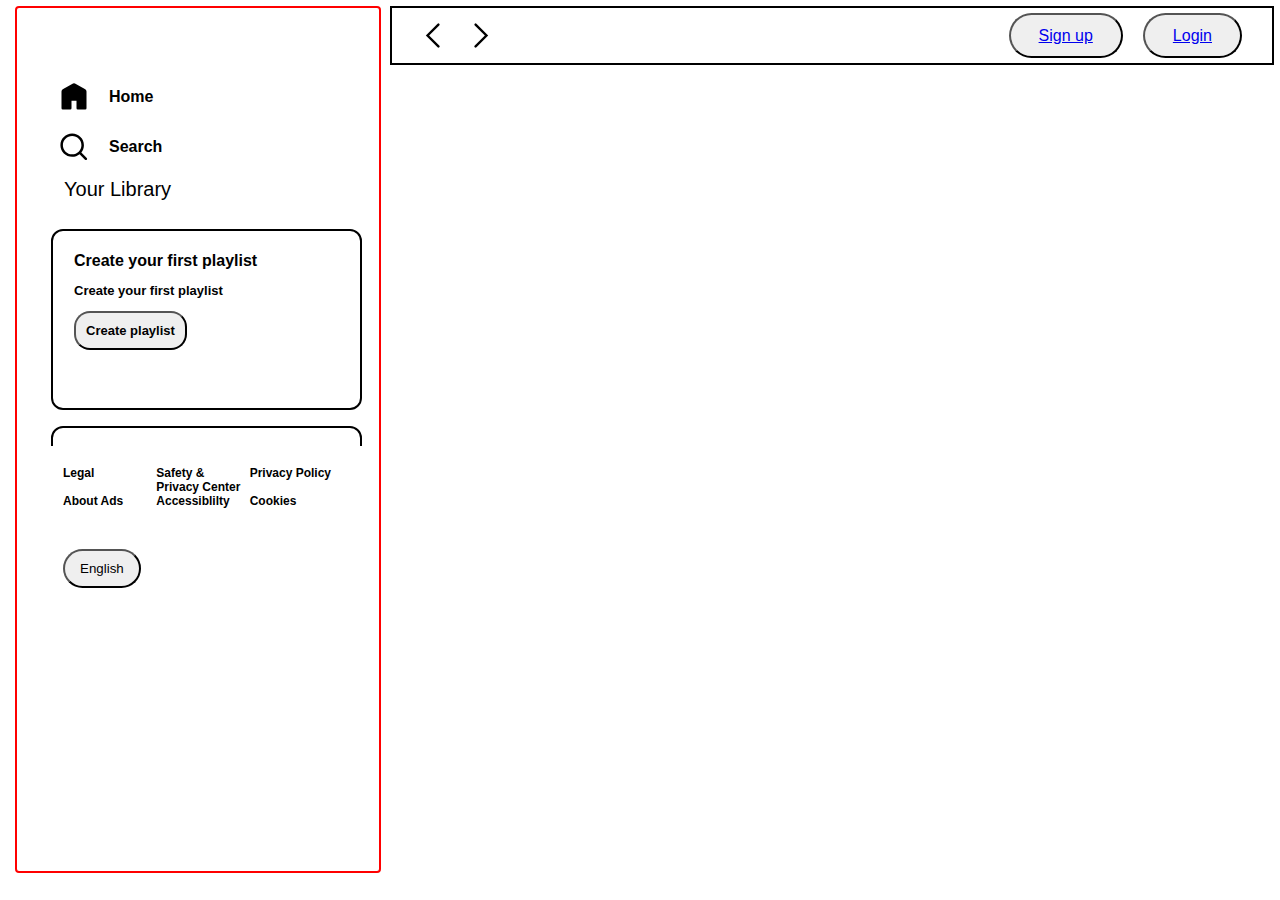
==== index.html @ d34e678c "Spotify-Skeleton-clone" ====
<!DOCTYPE html>
<html lang="en">

<head>
    <meta charset="UTF-8">
    <meta name="viewport" content="width=device-width, initial-scale=1.0">
    <title>Document</title>
    <link rel="stylesheet" href="style.css">
</head>

<body>

    <div class="siding">
        <nav>
            <ul>
                <li class="logo"><img src="image/" alt=""></li>
                <li class="home"><img src="image/home.svg" alt=""> Home</li>
                <li><img src="image/search.svg" alt=""> Search</li>
            </ul>
            <div class="cont">
                <span class="main">Your Library</span>
                <div class="container">
                    <div class="card">
                        <span>Create your first playlist</span>
                        <p>Create your first playlist</p>
                        <button>Create playlist</button>

                    </div>
                    <div class="card">
                        <span>Create your first playlist</span>
                        <p>Create your first playlist</p>
                        <button>Create playlist</button>

                    </div>



                </div>


                <div class="grids_main">
                    <a>Legal</a>
                    <a>Safety & Privacy Center</a>
                    <a>Privacy Policy</a>
                    <a>About Ads</a>
                    <a>Accessiblilty</a>
                    <a>Cookies</a>
                </div>
            </div>

            <div class="main_language">
                <button class="language">English</button>

            </div>

        </nav>

        <div class="bar">
            <div class="arrows"><img src="image/arrow1.svg" alt="">
            <img src="image/arrow2.svg" alt=""> </div>
            <div class="buttons">
                <button> <a href="signup.html">Sign up</a></button>
                <button><a href="login.html"> Login</a></button>
            </div>
        </div>

    </div>
    <div class="right"></div>
</body>

</html>
---- style.css ----
/* siding */
.siding{
    display: flex;
}
/* Navigation bar */

nav {
    height: 95vh;
    width: 25vw;
    outline: 2px solid #ff0000;
    border-radius: 2px;
    font-family: Verdana, Geneva, Tahoma, sans-serif;
    list-style: none;
    padding: 8px 16px 0px 26px;
    margin-left: 9px;
    display: flex;
    flex-direction: column;

}


ul {
    list-style: none;
    display: flex;
    flex-direction: column;
    gap: 20px;
    padding-left: 16px;
}

ul li {
    display: flex;
    align-items: center;
    font-size: 16px;
    font-weight: 600;
    display: flex;
    gap: 20px;
}

ul li img {
    height: 30px;
}

.container {
    height: 25vh;
    width: 24vw;
    overflow: scroll;
    overflow-x: hidden;
    padding: 10px 10px 10px 10px;
}

.main {
    font-size: 20px;
    padding: 21px;

}



.card {
    height: 15vh;
    max-width: 28vw;
    font-size: 16px;
    font-weight: 700;
    outline: 2px solid black;
    padding: 21px;
    border-radius: 10px;
    margin-top: 20px;

}

.card p {
    font-size: 13px;
}

.card button {
    padding: 10px;
    border-radius: 16px;
    font-size: 13px;
    font-weight: 800;
}



.grids_main {
    display: grid;
    list-style: none;
    grid-template-columns: 1fr 1fr 1fr;
    font-size: 12px;
    font-weight: 600;
    padding: 20px;
}

.grids_place a {
    padding: 0px;

}


.main_language {
    padding-top: 21px;
    padding-left: 20px;
}

.language {
    border-radius: 20px;
    padding: 10px 15px 10px 15px;
}

/* Bar */

.bar{
    display: flex;
    list-style: none;
    outline: 2px solid black;
    margin-left: 13px;
    height: 45px;
    padding: 5px 30px 5px 30px;
    width: 82vw;
    justify-content: space-between;
}

.bar .arrows{
    display: flex;
    gap: 20px;
    align-items:center;
}

.bar img{
    
    height: 25px;
}

.buttons{
display: flex;
gap: 20px;
}

.buttons button{
    padding: 6px 28px 5px 28px;
    border-radius: 26px;
    font-size: 16px;
}


/* Signup  Page*/
.signupdiv{
display: flex;
flex-direction: column;
align-items: center;
justify-content: center;
margin-top: 60px;
font-size: 22px;
}

.signupdiv img{
    height: 40px;
    
}
.wrp{
    width: 22vw;
    text-align: center;
}

.signupform{
    display: flex;
    justify-content: center;
    align-items: center;
    flex-direction: column;
}
.signupform form{
    display: flex;
    flex-direction: column;
    gap: 11px;

}

.signupform label{
    font-weight: 700;
    font-size: 16px;
}
.signupform input{
    padding: 12px 16px;
    border-radius: 4px;
    width: 250px;
}

.signupform button{
    padding: 15px;
    border-radius: 28px;
    margin-top: 15px;
}

.other button{
    display: flex;
    flex-direction: column;
    text-align: center;
    align-items: center;
    justify-content: center;
width: 250px;
}
footer{
    display: flex;
    flex-direction: column;
    gap: 15px;
    text-align: center;
    align-items: center;
    justify-content: center;
}

footer span{
width: 30vw;
}

.line{
    padding: 0px 12px;
    position: relative;
    display: inline-block;
    background: var(--background-base, #ffffff);

}
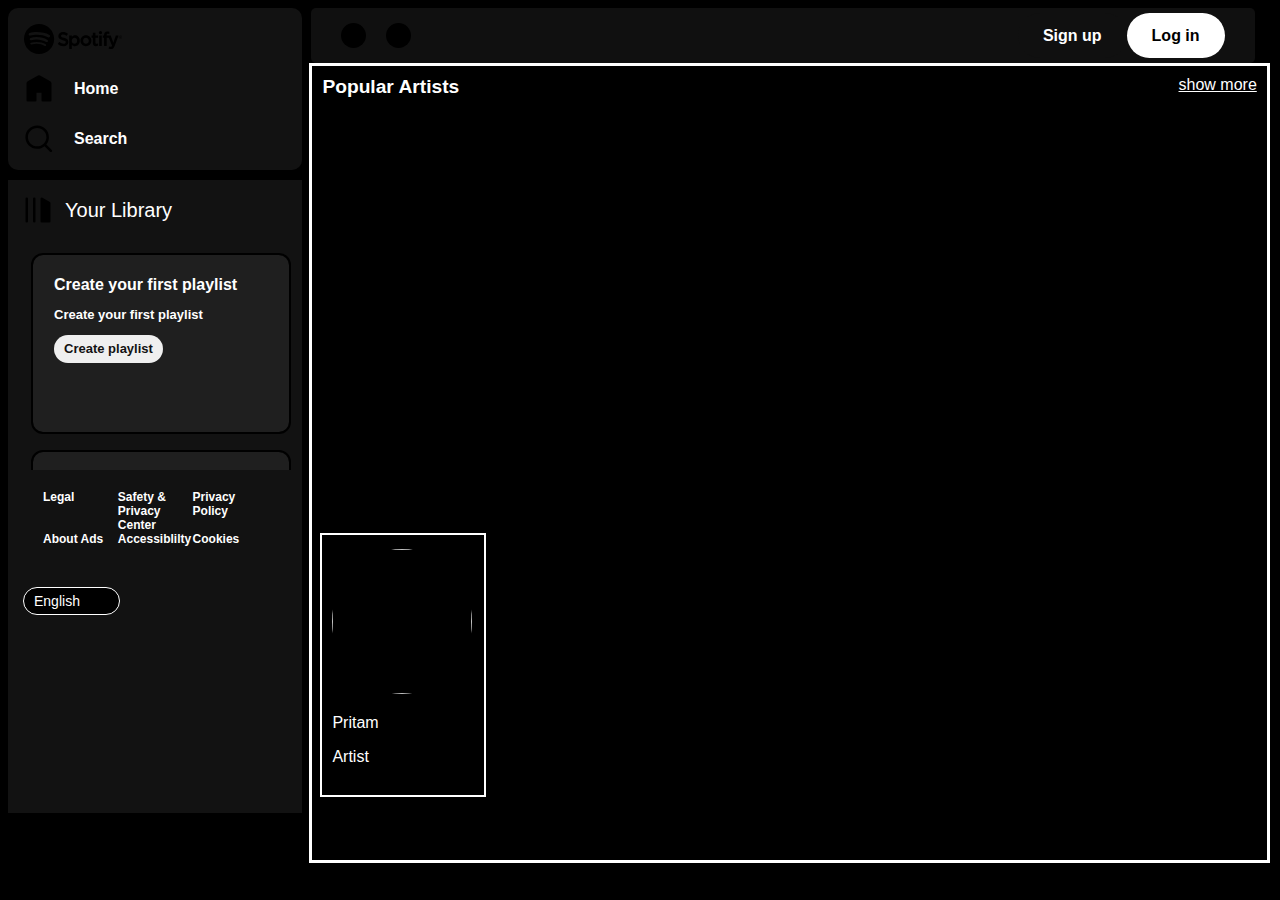
==== commit df39e8ae: "conflit fixed" ====
--- a/index.html
+++ b/index.html
@@ -1,71 +1,211 @@
-<!DOCTYPE html>
-<html lang="en">
-
-<head>
-    <meta charset="UTF-8">
-    <meta name="viewport" content="width=device-width, initial-scale=1.0">
-    <title>Document</title>
-    <link rel="stylesheet" href="style.css">
-</head>
-
-<body>
-
-    <div class="siding">
-        <nav>
-            <ul>
-                <li class="logo"><img src="image/" alt=""></li>
-                <li class="home"><img src="image/home.svg" alt=""> Home</li>
-                <li><img src="image/search.svg" alt=""> Search</li>
-            </ul>
-            <div class="cont">
-                <span class="main">Your Library</span>
-                <div class="container">
-                    <div class="card">
-                        <span>Create your first playlist</span>
-                        <p>Create your first playlist</p>
-                        <button>Create playlist</button>
-
-                    </div>
-                    <div class="card">
-                        <span>Create your first playlist</span>
-                        <p>Create your first playlist</p>
-                        <button>Create playlist</button>
-
-                    </div>
-
-
-
-                </div>
-
-
-                <div class="grids_main">
-                    <a>Legal</a>
-                    <a>Safety & Privacy Center</a>
-                    <a>Privacy Policy</a>
-                    <a>About Ads</a>
-                    <a>Accessiblilty</a>
-                    <a>Cookies</a>
-                </div>
-            </div>
-
-            <div class="main_language">
-                <button class="language">English</button>
-
-            </div>
-
-        </nav>
-
-        <div class="bar">
-            <div class="arrows"><img src="image/arrow1.svg" alt="">
-            <img src="image/arrow2.svg" alt=""> </div>
-            <div class="buttons">
-                <button> <a href="signup.html">Sign up</a></button>
-                <button><a href="login.html"> Login</a></button>
-            </div>
-        </div>
-
-    </div>
-    <div class="right"></div>
-</body>
-
+<!DOCTYPE html>
+<html lang="en">
+
+<head>
+    <meta charset="UTF-8">
+    <meta name="viewport" content="width=device-width, initial-scale=1.0">
+    <title>Document</title>
+    <link rel="stylesheet" href="style.css">
+</head>
+
+<body>
+
+    <div class="siding">
+        <nav>
+            <ul>
+                <li class="logo"><img src="image/logo.svg" alt=""></li>
+                <li class="home"><img src="image/home.svg" alt=""> Home</li>
+                <li><img src="image/search.svg" alt=""> Search</li>
+            </ul>
+            <div class="cont">
+                <div class="main">
+                    <img src="image/library.svg" height="30" alt="">
+                    <span>Your Library</span>
+                </div>
+
+                <div class="container">
+                    <div class="card">
+                        <span>Create your first playlist</span>
+                        <p>Create your first playlist</p>
+                        <button>Create playlist</button>
+
+                    </div>
+                    <div class="card">
+                        <span>Create your first playlist</span>
+                        <p>Create your first playlist</p>
+                        <button>Create playlist</button>
+
+                    </div>
+
+
+
+                </div>
+
+
+                <div class="grids_main">
+                    <a>Legal</a>
+                    <a>Safety & Privacy Center</a>
+                    <a>Privacy Policy</a>
+                    <a>About Ads</a>
+                    <a>Accessiblilty</a>
+                    <a>Cookies</a>
+                </div>
+
+                <div class="main_language">
+                    <img src="image/lang.svg" alt="" height="15px"><span>English</span>
+                </div>
+
+            </div>
+
+        </nav>
+
+
+        <!-- right side -->
+        <div class="Rcontainer">
+
+
+            <div class="bar">
+                <div class="arrows">
+                    <div class="arr"><img src="image/arrow1.svg" alt=""></div>
+                    <div class="arr"> <img src="image/arrow2.svg" alt=""></div>
+                </div>
+                <div class="buttons">
+                    <button>Sign up</button>
+                    <button>Log in</button>
+                </div>
+
+            </div>
+
+
+
+            <div class="right">
+                <div class="option">
+                    <li class="liartist">Popular Artists</li>
+                    <li><a href="">show more</a></li>
+                </div>
+
+
+                <div class="artist">
+
+                    <div class="artistcard">
+                        <img src="https://i.scdn.co/image/ab67616100005174cb6926f44f620555ba444fca" alt="">
+                        <div class="nameartist">
+                            <span>Pritam</span>
+                            <p>Artist</p>
+                        </div>
+                    </div>
+
+                    <!-- <div class="artistcard">
+                        <img src="https://i.scdn.co/image/ab676161000051740261696c5df3be99da6ed3f3" alt="">
+                        <div class="nameartist">
+                            <span>Arijit Singh</span>
+                            <p>Artist</p>
+                        </div>
+                    </div>
+
+                    <div class="artistcard">
+                        <img src="https://i.scdn.co/image/ab67616100005174b19af0ea736c6228d6eb539c" alt="">
+                        <div class="nameartist">
+                            <span>A.R Rahman</span>
+                            <p>Artist</p>
+                        </div>
+                    </div>
+
+                    <div class="artistcard">
+                        <img src="https://i.scdn.co/image/ab67616100005174a038d7d87f8577bbb9686bd3" alt="">
+                        <div class="nameartist">
+                            <span>Sachine Jigar</span>
+                            <p>Artist</p>
+                        </div>
+                    </div>
+
+                    <div class="artistcard">
+                        <img src="https://i.scdn.co/image/ab67616100005174fc7c542c04b5f7dc8f1b1c16" alt="">
+                        <div class="nameartist">
+                            <span>Anirudh...</span>
+                            <p>Artist</p>
+                        </div>
+                    </div>
+
+                    <div class="artistcard">
+                        <img src="https://i.scdn.co/image/ab67616100005174fb13d10be20fdcb5a670f551" alt="">
+                        <div class="nameartist">
+                            <span>Vishal Mishra</span>
+                            <p>Artist</p>
+                        </div>
+                    </div> -->
+
+
+
+                </div>
+
+
+                <!-- 2 section -->
+                <!-- <div class="albums">
+                    <div class="option">
+                        <li class="liartist">Popular Albums</li>
+                        <li><a href="">show all</a></li>
+                    </div>
+
+
+                    <div class="artist">
+
+                        <div class="albumscard">
+                            <img src="profile-pic (2).png" class="albums" alt="">
+                            <div class="namealbums">
+                                <span>Parth</span>
+                                <p>Web Dev</p>
+                            </div>
+                        </div>
+
+                        <div class="albumscard">
+                            <img src="profile-pic (2).png" class="albums" alt="">
+                            <div class="namealbums">
+                                <span>Parth</span>
+                                <p>Web Dev</p>
+                            </div>
+                        </div>
+
+                        <div class="albumscard">
+                            <img src="profile-pic (2).png" class="albums" alt="">
+                            <div class="namealbums">
+                                <span>Parth</span>
+                                <p>Web Dev</p>
+                            </div>
+                        </div>
+
+                        <div class="albumscard">
+                            <img src="profile-pic (2).png" class="albums" alt="">
+                            <div class="namealbums">
+                                <span>Parth</span>
+                                <p>Web Dev</p>
+                            </div>
+                        </div>
+
+                        <div class="albumscard">
+                            <img src="profile-pic (2).png" class="albums" alt="">
+                            <div class="namealbums">
+                                <span>Parth</span>
+                                <p>Web Dev</p>
+                            </div>
+                        </div>
+
+                      
+                        </div>
+
+
+
+
+                    </div>
+                </div> -->
+
+
+            </div>
+
+        </div>
+
+    </div>
+
+</body>
+
 </html>--- a/style.css
+++ b/style.css
@@ -1,222 +1,310 @@
-
-
-/* siding */
-.siding{
-    display: flex;
-}
-/* Navigation bar */
-
-nav {
-    height: 95vh;
-    width: 25vw;
-    outline: 2px solid #ff0000;
-    border-radius: 2px;
-    font-family: Verdana, Geneva, Tahoma, sans-serif;
-    list-style: none;
-    padding: 8px 16px 0px 26px;
-    margin-left: 9px;
-    display: flex;
-    flex-direction: column;
-
-}
-
-
-ul {
-    list-style: none;
-    display: flex;
-    flex-direction: column;
-    gap: 20px;
-    padding-left: 16px;
-}
-
-ul li {
-    display: flex;
-    align-items: center;
-    font-size: 16px;
-    font-weight: 600;
-    display: flex;
-    gap: 20px;
-}
-
-ul li img {
-    height: 30px;
-}
-
-.container {
-    height: 25vh;
-    width: 24vw;
-    overflow: scroll;
-    overflow-x: hidden;
-    padding: 10px 10px 10px 10px;
-}
-
-.main {
-    font-size: 20px;
-    padding: 21px;
-
-}
-
-
-
-.card {
-    height: 15vh;
-    max-width: 28vw;
-    font-size: 16px;
-    font-weight: 700;
-    outline: 2px solid black;
-    padding: 21px;
-    border-radius: 10px;
-    margin-top: 20px;
-
-}
-
-.card p {
-    font-size: 13px;
-}
-
-.card button {
-    padding: 10px;
-    border-radius: 16px;
-    font-size: 13px;
-    font-weight: 800;
-}
-
-
-
-.grids_main {
-    display: grid;
-    list-style: none;
-    grid-template-columns: 1fr 1fr 1fr;
-    font-size: 12px;
-    font-weight: 600;
-    padding: 20px;
-}
-
-.grids_place a {
-    padding: 0px;
-
-}
-
-
-.main_language {
-    padding-top: 21px;
-    padding-left: 20px;
-}
-
-.language {
-    border-radius: 20px;
-    padding: 10px 15px 10px 15px;
-}
-
-/* Bar */
-
-.bar{
-    display: flex;
-    list-style: none;
-    outline: 2px solid black;
-    margin-left: 13px;
-    height: 45px;
-    padding: 5px 30px 5px 30px;
-    width: 82vw;
-    justify-content: space-between;
-}
-
-.bar .arrows{
-    display: flex;
-    gap: 20px;
-    align-items:center;
-}
-
-.bar img{
-    
-    height: 25px;
-}
-
-.buttons{
-display: flex;
-gap: 20px;
-}
-
-.buttons button{
-    padding: 6px 28px 5px 28px;
-    border-radius: 26px;
-    font-size: 16px;
-}
-
-
-/* Signup  Page*/
-.signupdiv{
-display: flex;
-flex-direction: column;
-align-items: center;
-justify-content: center;
-margin-top: 60px;
-font-size: 22px;
-}
-
-.signupdiv img{
-    height: 40px;
-    
-}
-.wrp{
-    width: 22vw;
-    text-align: center;
-}
-
-.signupform{
-    display: flex;
-    justify-content: center;
-    align-items: center;
-    flex-direction: column;
-}
-.signupform form{
-    display: flex;
-    flex-direction: column;
-    gap: 11px;
-
-}
-
-.signupform label{
-    font-weight: 700;
-    font-size: 16px;
-}
-.signupform input{
-    padding: 12px 16px;
-    border-radius: 4px;
-    width: 250px;
-}
-
-.signupform button{
-    padding: 15px;
-    border-radius: 28px;
-    margin-top: 15px;
-}
-
-.other button{
-    display: flex;
-    flex-direction: column;
-    text-align: center;
-    align-items: center;
-    justify-content: center;
-width: 250px;
-}
-footer{
-    display: flex;
-    flex-direction: column;
-    gap: 15px;
-    text-align: center;
-    align-items: center;
-    justify-content: center;
-}
-
-footer span{
-width: 30vw;
-}
-
-.line{
-    padding: 0px 12px;
-    position: relative;
-    display: inline-block;
-    background: var(--background-base, #ffffff);
-
+* {
+    color: white;
+    font-family: Verdana, Geneva, Tahoma, sans-serif;
+}
+
+body {
+    background-color: black;
+}
+
+/* siding */
+.siding {
+    display: flex;
+    flex-direction: row;
+
+}
+
+/* Navigation bar */
+
+nav {
+    height: 100%;
+    width: 23vw;
+    border-radius: 2px;
+    font-family: Verdana, Geneva, Tahoma, sans-serif;
+    list-style: none;
+    /* padding: 8px 1px 0px 26px; */
+    display: flex;
+    flex-direction: column;
+    gap: 10px;
+
+}
+
+
+ul {
+    list-style: none;
+    display: flex;
+    flex-direction: column;
+    gap: 20px;
+    padding: 16px 16px;
+    background-color: #121212;
+    border-radius: 10px;
+    margin: 0px;
+
+
+}
+
+ul li {
+    display: flex;
+    align-items: center;
+    font-size: 16px;
+    font-weight: 600;
+    display: flex;
+    gap: 20px;
+}
+
+ul li img {
+    height: 30px;
+}
+
+
+.cont {
+    background-color: #121212;
+    padding: 15px;
+    height: 67vh;
+}
+
+.container {
+    height: 25vh;
+    width: 20vw;
+    overflow: scroll;
+    overflow-x: hidden;
+    padding: 10px 10px 10px 10px;
+}
+
+.main {
+    font-size: 20px;
+    /* padding: 21px; */
+    display: flex;
+    align-items: center;
+    gap: 12px;
+
+}
+
+
+
+.card {
+    height: 15vh;
+    max-width: 28vw;
+    font-size: 16px;
+    font-weight: 700;
+    outline: 2px solid black;
+    padding: 21px;
+    border-radius: 10px;
+    margin-top: 20px;
+    background-color: #1f1f1f;
+
+
+}
+
+.card p {
+    font-size: 13px;
+}
+
+.card button {
+    padding: 6px 10px 7px 10px;
+    border-radius: 16px;
+    font-size: 13px;
+    font-weight: 800;
+    color: #121212;
+    border: none;
+}
+
+
+
+.grids_main {
+    display: grid;
+    list-style: none;
+    grid-template-columns: 1fr 1fr 1fr;
+    font-size: 12px;
+    font-weight: 600;
+    padding: 20px;
+}
+
+.grids_place a {
+    padding: 0px;
+
+}
+
+
+.main_language {
+    margin-top: 21px;
+    display: flex;
+    align-items: center;
+    gap: 5px;
+    border-radius: 20px;
+    border: 1px solid;
+    background-color: black;
+    padding: 5px;
+    width: 85px;
+    font-size: 14px;
+}
+
+/* Bar */
+
+.Rcontainer {
+    /* margin-left: 10px; */
+    width: 95vw;
+
+
+}
+
+.bar {
+    display: flex;
+    list-style: none;
+    margin-left: 9px;
+    height: 45px;
+    padding: 5px 30px 5px 30px;
+    justify-content: space-between;
+    margin-bottom: 3px;
+    background: #101010;
+    border-radius: 5px;
+    width: 69vw;
+
+}
+
+
+
+.bar .arrows {
+    display: flex;
+    gap: 20px;
+    align-items: center;
+}
+
+.bar img {
+    height: 20px;
+
+}
+
+.arr {
+    height: 25px;
+    background: black;
+    border-radius: 30px;
+    width: 25px;
+    display: flex;
+    align-items: center;
+    justify-content: space-around;
+}
+
+.buttons {
+    display: flex;
+    /* gap: 20px; */
+    font-weight: 700;
+}
+
+.buttons button {
+    padding: 10px 25px;
+    border-radius: 26px;
+    font-size: 16px;
+    background: #101010;
+    border: none;
+    font-weight: 700;
+}
+
+.buttons button:nth-child(1):hover {
+    font-weight: 800;
+}
+
+.buttons button:nth-child(2) {
+    background-color: white;
+    color: black;
+}
+
+/* Right side */
+.right {
+    display: flex;
+    margin-left: 10px;
+    padding: 10px;
+    list-style: none;
+    justify-content: space-between;
+    flex-direction: column;
+    width: 73vw;
+ 
+    overflow: scroll;
+    overflow-x: hidden;
+
+    outline: 3px solid;
+    height: 86vh;
+
+}
+
+.right .liartist {
+    font-size: larger;
+    font-weight: 800;
+
+}
+
+.option {
+    display: flex;
+    justify-content: space-between;
+    padding-bottom: 30px;
+}
+
+.artist {
+    height: 35vh;
+    display: flex;
+    flex-direction: row;
+    /* padding-right: 20px; */
+
+}
+
+.artistcard {
+    height: 240px;
+    width: 142px;
+    padding-top: 25px;
+    padding: 10px;
+    display: flex;
+    outline: 2px solid;
+    justify-content: center;
+    flex-direction: column;
+    gap: 20px;
+}
+
+.artistcard:hover {
+    background-color: rgba(240, 248, 255, 0.151);
+    /* opacity: 2; */
+    border-radius: 20px;
+}
+
+.artistcard img {
+    border-radius: 150%;
+    height: 145px;
+    width: 140px;
+}
+
+
+.albumscard{
+        /* height: 167px; */
+        width: 200px;
+        padding: 10px;
+        display: flex;
+        /* outline: 2px solid; */
+        justify-content: center;
+        flex-direction: column;
+        gap: 20px;
+}
+
+.namealbums {
+    display: flex;
+    flex-direction: column;
+    justify-content: flex-start;
+}
+
+
+.namealbums span {
+    font-size: 15px;
+    font-weight: 500;
+}
+
+.namealbums p {
+    margin: 0px;
+    font-size: small;
+    color: #686666;
+    font-weight: 500;
+}
+
+.albums img {
+    border-radius: 10px;
+    outline: 3px solid;
+    height: 160px;
+    width: 156px;
 }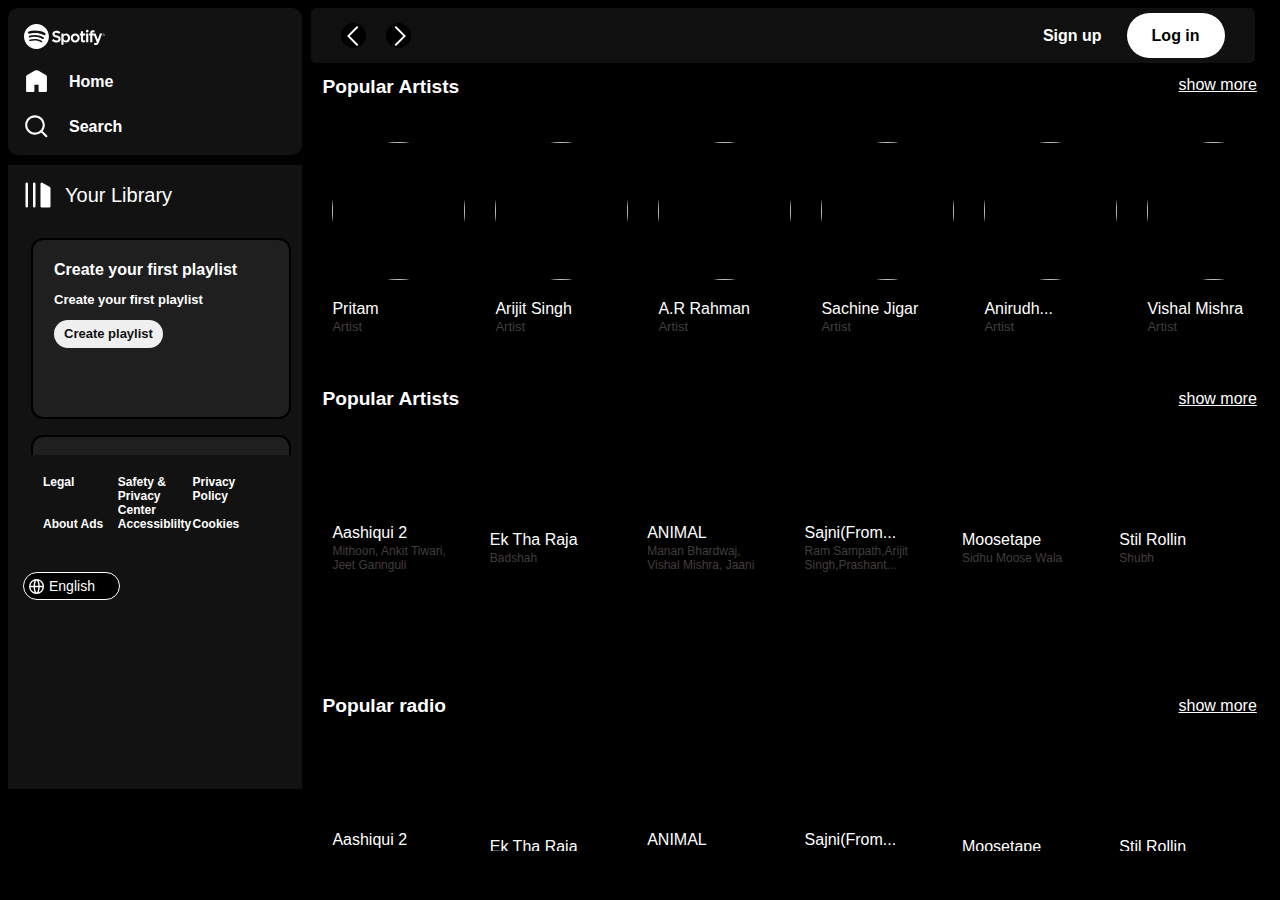
==== commit 0a798be3: "some styling" ====
--- a/index.html
+++ b/index.html
@@ -95,7 +95,7 @@
                         </div>
                     </div>
 
-                    <!-- <div class="artistcard">
+                    <div class="artistcard">
                         <img src="https://i.scdn.co/image/ab676161000051740261696c5df3be99da6ed3f3" alt="">
                         <div class="nameartist">
                             <span>Arijit Singh</span>
@@ -133,7 +133,7 @@
                             <span>Vishal Mishra</span>
                             <p>Artist</p>
                         </div>
-                    </div> -->
+                    </div>
 
 
 
@@ -141,64 +141,424 @@
 
 
                 <!-- 2 section -->
-                <!-- <div class="albums">
-                    <div class="option">
-                        <li class="liartist">Popular Albums</li>
-                        <li><a href="">show all</a></li>
+                <div class="albums">
+
+                    <div class="albumoption">
+                        <li class="option_album">Popular Artists</li>
+                        <li><a href="">show more</a></li>
                     </div>
 
 
                     <div class="artist">
 
-                        <div class="albumscard">
-                            <img src="profile-pic (2).png" class="albums" alt="">
-                            <div class="namealbums">
-                                <span>Parth</span>
-                                <p>Web Dev</p>
-                            </div>
-                        </div>
-
-                        <div class="albumscard">
-                            <img src="profile-pic (2).png" class="albums" alt="">
-                            <div class="namealbums">
-                                <span>Parth</span>
-                                <p>Web Dev</p>
-                            </div>
-                        </div>
-
-                        <div class="albumscard">
-                            <img src="profile-pic (2).png" class="albums" alt="">
-                            <div class="namealbums">
-                                <span>Parth</span>
-                                <p>Web Dev</p>
-                            </div>
-                        </div>
-
-                        <div class="albumscard">
-                            <img src="profile-pic (2).png" class="albums" alt="">
-                            <div class="namealbums">
-                                <span>Parth</span>
-                                <p>Web Dev</p>
-                            </div>
-                        </div>
-
-                        <div class="albumscard">
-                            <img src="profile-pic (2).png" class="albums" alt="">
-                            <div class="namealbums">
-                                <span>Parth</span>
-                                <p>Web Dev</p>
-                            </div>
-                        </div>
-
-                      
-                        </div>
-
-
-
-
-                    </div>
-                </div> -->
-
+                        <div class="albumcard">
+                            <img src="https://i.scdn.co/image/ab67616d00001e026404721c1943d5069f0805f3" alt="">
+                            <div class="namealbum">
+                                <span>Aashiqui 2</span>
+                                <p>Mithoon, Ankit Tiwari, Jeet Gannguli</p>
+                            </div>
+                        </div>
+
+                        <div class="albumcard">
+                            <img src="https://i.scdn.co/image/ab67616d00001e029bb2d30b01ac2cada8a8ad03" alt="">
+                            <div class="namealbum">
+                                <span>Ek Tha Raja</span>
+                                <p>Badshah</p>
+                            </div>
+                        </div>
+
+                        <div class="albumcard">
+                            <img src="https://i.scdn.co/image/ab67616d00001e025f3ede47954a93aa03efe5f9" alt="">
+                            <div class="namealbum">
+                                <span>ANIMAL</span>
+                                <p>Manan Bhardwaj, Vishal Mishra, Jaani</p>
+                            </div>
+                        </div>
+
+                        <div class="albumcard">
+                            <img src="https://i.scdn.co/image/ab67616d00001e02d5f4378b1ffc9119fdc7306d" alt="">
+                            <div class="namealbum">
+                                <span>Sajni(From...</span>
+                                <p>Ram Sampath,Arijit Singh,Prashant...</p>
+                            </div>
+                        </div>
+
+                        <div class="albumcard">
+                            <img src="https://i.scdn.co/image/ab67616d00001e021d1cc2e40d533d7bcebf5dae" alt="">
+                            <div class="namealbum">
+                                <span>Moosetape</span>
+                                <p>Sidhu Moose Wala</p>
+                            </div>
+                        </div>
+
+                        <div class="albumcard">
+                            <img src="https://i.scdn.co/image/ab67616d00001e021a8c4618eda885a406958dd0" alt="">
+                            <div class="namealbum">
+                                <span>Stil Rollin</span>
+                                <p>Shubh</p>
+                            </div>
+                        </div>
+
+
+
+
+
+
+
+                    </div>
+                </div>
+
+                <!-- 3 Section -->
+                <div class="radio">
+
+                    <div class="albumoption">
+                        <li class="option_album">Popular radio</li>
+                        <li><a href="">show more</a></li>
+                    </div>
+
+
+                    <div class="artist">
+
+                        <div class="albumcard">
+                            <img src="https://seeded-session-images.scdn.co/v2/img/540/r/artist/07iEy1AecUPVzfC2J2gCHR/en"
+                                alt="">
+                            <div class="namealbum">
+                                <span>Aashiqui 2</span>
+                                <p>Mithoon, Ankit Tiwari, Jeet Gannguli</p>
+                            </div>
+                        </div>
+
+                        <div class="albumcard">
+                            <img src="https://seeded-session-images.scdn.co/v2/img/540/r/artist/4YRxDV8wJFPHPTeXepOstw/en"
+                                alt="">
+                            <div class="namealbum">
+                                <span>Ek Tha Raja</span>
+                                <p>Badshah</p>
+                            </div>
+                        </div>
+
+                        <div class="albumcard">
+                            <img src="https://seeded-session-images.scdn.co/v2/img/540/r/artist/0oOet2f43PA68X5RxKobEy/en-GB"
+                                alt="">
+                            <div class="namealbum">
+                                <span>ANIMAL</span>
+                                <p>Manan Bhardwaj, Vishal Mishra, Jaani</p>
+                            </div>
+                        </div>
+
+                        <div class="albumcard">
+                            <img src="https://seeded-session-images.scdn.co/v2/img/540/r/artist/70B80Lwx2sxti0M1Ng9e8K/en-GB"
+                                alt="">
+                            <div class="namealbum">
+                                <span>Sajni(From...</span>
+                                <p>Ram Sampath,Arijit Singh,Prashant...</p>
+                            </div>
+                        </div>
+
+                        <div class="albumcard">
+                            <img src="https://seeded-session-images.scdn.co/v2/img/540/r/artist/5VVN3xZw1i2qihfITZlvCZ/en-GB"
+                                alt="">
+                            <div class="namealbum">
+                                <span>Moosetape</span>
+                                <p>Sidhu Moose Wala</p>
+                            </div>
+                        </div>
+
+                        <div class="albumcard">
+                            <img src="https://seeded-session-images.scdn.co/v2/img/540/r/artist/1mYsTxnqsietFxj1OgoGbG/en"
+                                alt="">
+                            <div class="namealbum">
+                                <span>Stil Rollin</span>
+                                <p>Shubh</p>
+                            </div>
+                        </div>
+
+
+
+
+
+
+
+                    </div>
+                </div>
+
+                <!-- 4 Section -->
+                <div class="Charts">
+
+                    <div class="albumoption">
+                        <li class="option_album">Featured Charts</li>
+                        <li><a href="">show more</a></li>
+                    </div>
+
+
+                    <div class="artist">
+
+                        <div class="albumcard">
+                            <img src="https://charts-images.scdn.co/assets/locale_en/regional/weekly/region_global_default.jpg"
+                                alt="">
+                            <div class="namealbum">
+                                <span>Aashiqui 2</span>
+                                <p>Mithoon, Ankit Tiwari, Jeet Gannguli</p>
+                            </div>
+                        </div>
+
+                        <div class="albumcard">
+                            <img src="https://charts-images.scdn.co/assets/locale_en/regional/weekly/region_us_default.jpg"
+                                alt="">
+                            <div class="namealbum">
+                                <span>Ek Tha Raja</span>
+                                <p>Badshah</p>
+                            </div>
+                        </div>
+
+                        <div class="albumcard">
+                            <img src="https://charts-images.scdn.co/assets/locale_en/regional/daily/region_global_default.jpg"
+                                alt="">
+                            <div class="namealbum">
+                                <span>ANIMAL</span>
+                                <p>Manan Bhardwaj, Vishal Mishra, Jaani</p>
+                            </div>
+                        </div>
+
+                        <div class="albumcard">
+                            <img src="https://charts-images.scdn.co/assets/locale_en/regional/daily/region_us_default.jpg"
+                                alt="">
+                            <div class="namealbum">
+                                <span>Sajni(From...</span>
+                                <p>Ram Sampath,Arijit Singh,Prashant...</p>
+                            </div>
+                        </div>
+
+                        <div class="albumcard">
+                            <img src="https://charts-images.scdn.co/assets/locale_en/viral/daily/region_global_default.jpg"
+                                alt="">
+                            <div class="namealbum">
+                                <span>Moosetape</span>
+                                <p>Sidhu Moose Wala</p>
+                            </div>
+                        </div>
+
+                        <div class="albumcard">
+                            <img src="https://charts-images.scdn.co/assets/locale_en/viral/daily/region_us_default.jpg"
+                                alt="">
+                            <div class="namealbum">
+                                <span>Stil Rollin</span>
+                                <p>Shubh</p>
+                            </div>
+                        </div>
+
+
+
+
+
+
+
+                    </div>
+                </div>
+
+                <!-- 5 Section -->
+                <div class="playlist">
+
+                    <div class="albumoption">
+                        <li class="option_album">Spotify Playlist</li>
+                        <li><a href="">show more</a></li>
+                    </div>
+
+
+                    <div class="artist">
+
+                        <div class="albumcard">
+                            <img src="https://i.scdn.co/image/ab67706f00000002c61f28bb8f3662ae8f720848" alt="">
+                            <div class="namealbum">
+                                <span>Aashiqui 2</span>
+                                <p>Mithoon, Ankit Tiwari, Jeet Gannguli</p>
+                            </div>
+                        </div>
+
+                        <div class="albumcard">
+                            <img src="https://i.scdn.co/image/ab67706f000000020408713c731caaf1f800615a" alt="">
+                            <div class="namealbum">
+                                <span>Ek Tha Raja</span>
+                                <p>Badshah</p>
+                            </div>
+                        </div>
+
+                        <div class="albumcard">
+                            <img src="https://i.scdn.co/image/ab67706f0000000282f22593c527716398774f5a" alt="">
+                            <div class="namealbum">
+                                <span>ANIMAL</span>
+                                <p>Manan Bhardwaj, Vishal Mishra, Jaani</p>
+                            </div>
+                        </div>
+
+                        <div class="albumcard">
+                            <img src="https://i.scdn.co/image/ab67706f000000024a83d42ca84e63abc9413b5d" alt="">
+                            <div class="namealbum">
+                                <span>Sajni(From...</span>
+                                <p>Ram Sampath,Arijit Singh,Prashant...</p>
+                            </div>
+                        </div>
+
+                        <div class="albumcard">
+                            <img src="https://i.scdn.co/image/ab67706f0000000258cb9399d2d48a524106c0e4" alt="">
+                            <div class="namealbum">
+                                <span>Moosetape</span>
+                                <p>Sidhu Moose Wala</p>
+                            </div>
+                        </div>
+
+                        <div class="albumcard">
+                            <img src="https://i.scdn.co/image/ab67706f00000002fd4af4581daf8d52558ab410" alt="">
+                            <div class="namealbum">
+                                <span>Stil Rollin</span>
+                                <p>Shubh</p>
+                            </div>
+                        </div>
+
+
+
+
+
+
+
+                    </div>
+                </div>
+
+                <!-- 6 Section -->
+                <div class="Episodes">
+
+                    <div class="albumoption">
+                        <li class="option_album">Trending Episodes</li>
+                        <li><a href="">show more</a></li>
+                    </div>
+
+
+                    <div class="artist">
+
+                        <div class="albumcard">
+                            <img src="https://i.scdn.co/image/ab67656300005f1f9f5d8dab58a909ef23fee583" alt="">
+                            <div class="namealbum">
+                                <span>Aashiqui 2</span>
+                                <p>Mithoon, Ankit Tiwari, Jeet Gannguli</p>
+                            </div>
+                        </div>
+
+                        <div class="albumcard">
+                            <img src="https://i.scdn.co/image/ab67656300005f1f099a357ed0a2a39424f2903d" alt="">
+                            <div class="namealbum">
+                                <span>Ek Tha Raja</span>
+                                <p>Badshah</p>
+                            </div>
+                        </div>
+
+                        <div class="albumcard">
+                            <img src="https://i.scdn.co/image/ab67656300005f1f9d2abc777125c182cf99b60f" alt="">
+                            <div class="namealbum">
+                                <span>ANIMAL</span>
+                                <p>Manan Bhardwaj, Vishal Mishra, Jaani</p>
+                            </div>
+                        </div>
+
+                        <div class="albumcard">
+                            <img src="https://i.scdn.co/image/ab67656300005f1f9d2abc777125c182cf99b60f" alt="">
+                            <div class="namealbum">
+                                <span>Sajni(From...</span>
+                                <p>Ram Sampath,Arijit Singh,Prashant...</p>
+                            </div>
+                        </div>
+
+                        <div class="albumcard">
+                            <img src="https://i.scdn.co/image/ab67656300005f1f36dbb0b2d65004488fcc322f" alt="">
+                            <div class="namealbum">
+                                <span>Moosetape</span>
+                                <p>Sidhu Moose Wala</p>
+                            </div>
+                        </div>
+
+                        <div class="albumcard">
+                            <img src="https://i.scdn.co/image/ab67656300005f1f65fc4856285f7fcb49c08d43" alt="">
+                            <div class="namealbum">
+                                <span>Stil Rollin</span>
+                                <p>Shubh</p>
+                            </div>
+                        </div>
+
+
+
+
+
+
+
+                    </div>
+                </div>
+
+
+                <footer>
+                    <div class="grid_cont">
+                        <div class="foo">
+
+                            <span>Company</span>
+                            <a href="">About</a>
+                            <a href="">Jobs</a>
+                            <a href="">For the Record
+                            </a>
+                        </div>
+
+
+                        <div class="foo">
+                            <span>Communities</span>
+                            <a href="">For Artists
+                            </a>
+                            <a href="">Developers</a>
+                            <a href="">Advertising</a>
+                            <a href="">Investors</a>
+                            <a href="">Vendors</a>
+                        </div>
+
+
+
+                        <div class="foo">
+                            <span> Useful links </span>
+                            <a href=""> Support
+                            </a>
+                            <a href=""> Free Mobile App
+                            </a>
+
+                        </div>
+
+
+                        <div class="foo">
+                            <span> Spotify Plans
+                            </span>
+                            <a href=""> Premium Individual
+                            </a>
+                            <a href=""> Premium Duo
+                            </a>
+                            <a href=""> Premium Family
+                            </a>
+                            <a href=""> Premium Student
+                            </a>
+                            <a href=""> Spotify Free
+                            </a>
+                        </div>
+
+
+                        <div class="foolinks">
+                           <div><a href=""><img src="image/instagram.svg" alt="" height="20px"></a></div>
+                          <div>  <a href=""><img src="image/twitter.svg" alt="" height="20px"></a></div>
+                          <div>  <a href=""><img src="image/facebook.svg" alt="" height="20px"></a></div>
+                        </div>
+                    </div>
+
+                    <div class="line"></div>
+
+                    <div class="footer_spotify">
+                        <span>
+                            © 2024 Spotify AB
+                        </span>
+                    </div>
+                        
+                </footer>
 
             </div>
 
--- a/style.css
+++ b/style.css
@@ -1,6 +1,6 @@
 * {
     color: white;
-    font-family: Verdana, Geneva, Tahoma, sans-serif;
+    font-family: SpotifyMixUI, CircularSp-Arab, CircularSp-Hebr, CircularSp-Cyrl, CircularSp-Grek, CircularSp-Deva, var(--fallback-fonts, sans-serif);
 }
 
 body {
@@ -11,6 +11,7 @@
 .siding {
     display: flex;
     flex-direction: row;
+    
 
 }
 
@@ -20,7 +21,6 @@
     height: 100%;
     width: 23vw;
     border-radius: 2px;
-    font-family: Verdana, Geneva, Tahoma, sans-serif;
     list-style: none;
     /* padding: 8px 1px 0px 26px; */
     display: flex;
@@ -53,14 +53,14 @@
 }
 
 ul li img {
-    height: 30px;
+    height: 25px;
 }
 
 
 .cont {
     background-color: #121212;
     padding: 15px;
-    height: 67vh;
+    height: 66vh;
 }
 
 .container {
@@ -143,7 +143,7 @@
 
 .Rcontainer {
     /* margin-left: 10px; */
-    width: 95vw;
+    /* width: 95vw; */
 
 
 }
@@ -218,14 +218,36 @@
     justify-content: space-between;
     flex-direction: column;
     width: 73vw;
- 
+    height: 85vh;
+
     overflow: scroll;
     overflow-x: hidden;
 
-    outline: 3px solid;
-    height: 86vh;
-
-}
+    
+
+}
+
+    /* width */
+    ::-webkit-scrollbar {
+        width: 10px;
+
+   }
+
+    /* Track */
+    ::-webkit-scrollbar-track {
+        background: #f1f1f100;
+    }
+
+    /* Handle */
+    ::-webkit-scrollbar-thumb {
+        background: #888;
+    }
+
+    /* Handle on hover */
+    ::-webkit-scrollbar-thumb:hover {
+        background: #555;
+    }
+
 
 .right .liartist {
     font-size: larger;
@@ -237,23 +259,29 @@
     display: flex;
     justify-content: space-between;
     padding-bottom: 30px;
+
 }
 
 .artist {
-    height: 35vh;
+    /* height: 77vh; */
+
     display: flex;
     flex-direction: row;
-    /* padding-right: 20px; */
+    gap: 10px;
+    font-family: SpotifyMixUI, CircularSp-Arab, CircularSp-Hebr, CircularSp-Cyrl, CircularSp-Grek, CircularSp-Deva, var(--fallback-fonts, sans-serif);
 
 }
 
 .artistcard {
-    height: 240px;
-    width: 142px;
-    padding-top: 25px;
-    padding: 10px;
-    display: flex;
-    outline: 2px solid;
+    height: 200px;
+    width: 134px;
+    /* padding-top: 25px; */
+    padding-top: 10px;
+    padding-left: 10px;
+    padding-bottom: 10px;
+    padding-right: 10px;
+
+    display: flex;
     justify-content: center;
     flex-direction: column;
     gap: 20px;
@@ -262,49 +290,136 @@
 .artistcard:hover {
     background-color: rgba(240, 248, 255, 0.151);
     /* opacity: 2; */
-    border-radius: 20px;
+    border-radius: 10px;
 }
 
 .artistcard img {
     border-radius: 150%;
-    height: 145px;
-    width: 140px;
-}
-
-
-.albumscard{
-        /* height: 167px; */
-        width: 200px;
-        padding: 10px;
-        display: flex;
-        /* outline: 2px solid; */
-        justify-content: center;
-        flex-direction: column;
-        gap: 20px;
-}
-
-.namealbums {
-    display: flex;
-    flex-direction: column;
-    justify-content: flex-start;
-}
-
-
-.namealbums span {
-    font-size: 15px;
-    font-weight: 500;
-}
-
-.namealbums p {
+    height: 138px;
+    width: 133px;
+}
+
+
+
+.nameartist {
+    display: flex;
+    flex-direction: column;
+    gap: 1px;
+}
+
+.nameartist p {
+    display: flex;
+    align-items: center;
     margin: 0px;
     font-size: small;
-    color: #686666;
-    font-weight: 500;
-}
-
-.albums img {
+    color: #423e3e;
+}
+
+/* Second ,Third  Section */
+
+.albumoption {
+    display: flex;
+    align-items: center;
+    justify-content: space-between;
+    padding-bottom: 25px;
+    padding-top: 40px;
+}
+
+.option_album {
+    display: flex;
+    align-items: center;
+    font-size: larger;
+    font-weight: 800;
+}
+
+.albumcard {
+    height: 200px;
+    width: 134px;
+    padding-top: 10px;
+    padding-left: 10px;
+    padding-bottom: 10px;
+    padding-right: 10px;
+    display: flex;
+    justify-content: center;
+    flex-direction: column;
+    gap: 5px;
+}
+
+
+.namealbum {
+    display: flex;
+    flex-direction: column;
+    gap: 2px;
+}
+
+.namealbum p {
+    display: flex;
+    align-items: center;
+    margin: 0px;
+    font-size: 12px;
+    color: #423e3e;
+    word-wrap: break-word;
+}
+
+.albumcard:hover {
+    background-color: rgba(240, 248, 255, 0.151);
+    /* opacity: 2; */
     border-radius: 10px;
-    outline: 3px solid;
-    height: 160px;
-    width: 156px;
+}
+
+/* footer */
+
+footer {
+    margin-top: 90px;
+    margin-bottom: 60px;
+}
+
+.grid_cont {
+    display: grid;
+    grid-template-columns: 1fr 1fr 1fr 1fr 1fr;
+}
+
+footer .foo {
+    display: flex;
+    flex-direction: column;
+    gap: 10px;
+}
+
+footer .foo span {
+    font-weight: 600;
+}
+
+footer .foo a {
+    color: #b4b2b2;
+    text-decoration: none;
+}
+
+.foolinks {
+    padding-left: 40px;
+    display: flex;
+    gap: 20px;
+}
+
+.foolinks div {
+    height: 39px;
+    width: 39px;
+    border-radius: 30px;
+    background-color: rgba(37, 39, 39, 0.37);
+    display: flex;
+    align-items: center;
+    justify-content: center;
+}
+
+.line {
+    width: 100%;
+    margin-top: 40px;
+    margin-bottom: 40px;
+
+    outline: 1px solid rgba(231, 238, 238, 0.37);
+}
+
+.footer_spotify {
+    margin-top: 100px;
+    margin-bottom: 40px;
+
 }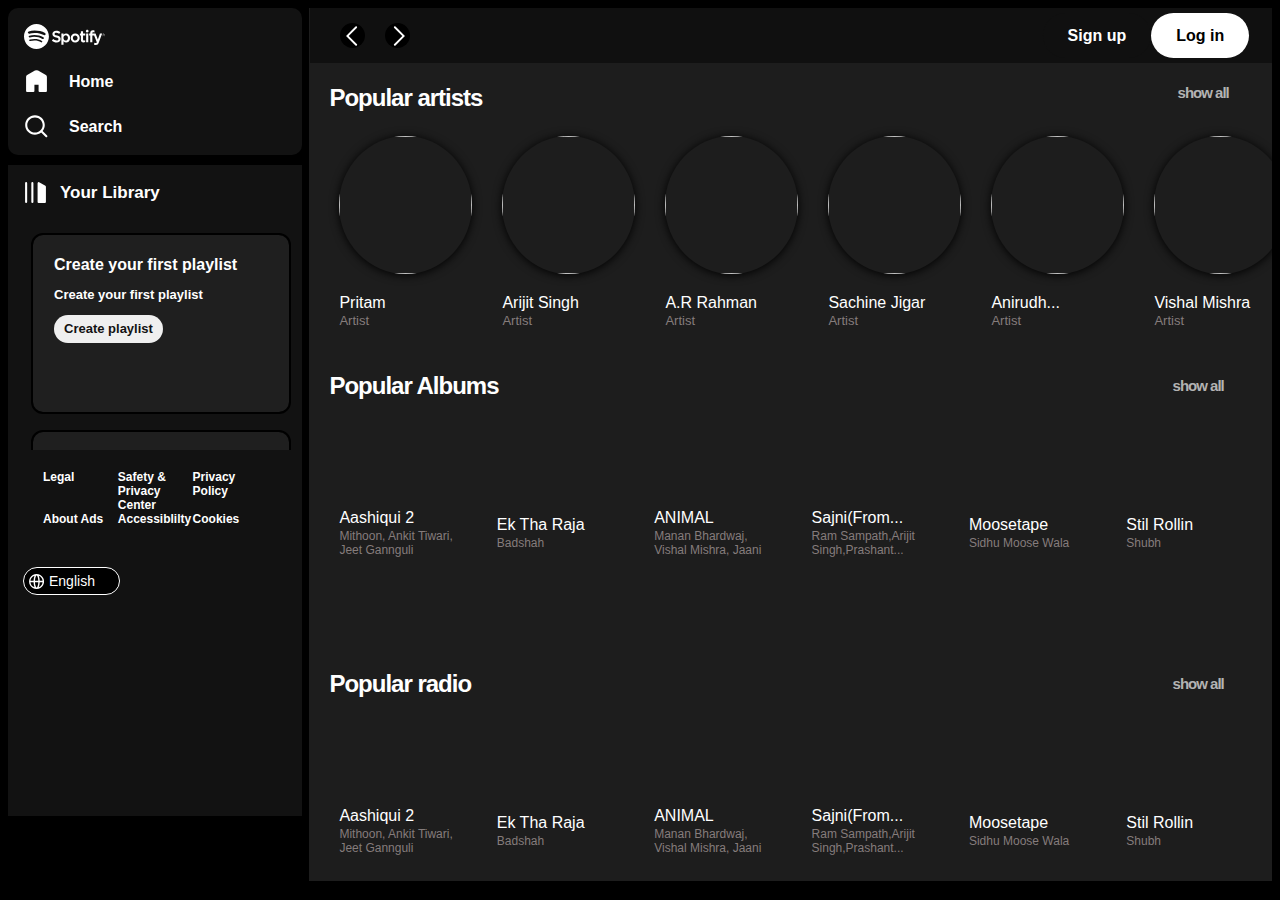
==== commit e38a99fe: "better clone" ====
--- a/index.html
+++ b/index.html
@@ -19,7 +19,7 @@
             </ul>
             <div class="cont">
                 <div class="main">
-                    <img src="image/library.svg" height="30" alt="">
+                    <img src="image/library.svg" height="25" alt="">
                     <span>Your Library</span>
                 </div>
 
@@ -80,15 +80,24 @@
 
             <div class="right">
                 <div class="option">
-                    <li class="liartist">Popular Artists</li>
-                    <li><a href="">show more</a></li>
+                    <li class="liartist">Popular artists</li>
+                    <li><a href="">show all</a></li>
                 </div>
 
 
                 <div class="artist">
 
                     <div class="artistcard">
+                      
                         <img src="https://i.scdn.co/image/ab67616100005174cb6926f44f620555ba444fca" alt="">
+                            <!-- <div class="hideplay"> -->
+                                <div class="play">
+                                    <img src="image/play.svg"  alt="">
+
+                                <!-- </div> -->
+                            </div>
+
+                       
                         <div class="nameartist">
                             <span>Pritam</span>
                             <p>Artist</p>
@@ -144,8 +153,8 @@
                 <div class="albums">
 
                     <div class="albumoption">
-                        <li class="option_album">Popular Artists</li>
-                        <li><a href="">show more</a></li>
+                        <li class="option_album">Popular Albums</li>
+                        <li><a href="">show all</a></li>
                     </div>
 
 
@@ -213,7 +222,7 @@
 
                     <div class="albumoption">
                         <li class="option_album">Popular radio</li>
-                        <li><a href="">show more</a></li>
+                        <li><a href="">show all</a></li>
                     </div>
 
 
@@ -287,7 +296,7 @@
 
                     <div class="albumoption">
                         <li class="option_album">Featured Charts</li>
-                        <li><a href="">show more</a></li>
+                        <li><a href="">show all</a></li>
                     </div>
 
 
@@ -361,7 +370,7 @@
 
                     <div class="albumoption">
                         <li class="option_album">Spotify Playlist</li>
-                        <li><a href="">show more</a></li>
+                        <li><a href="">show all</a></li>
                     </div>
 
 
@@ -429,7 +438,7 @@
 
                     <div class="albumoption">
                         <li class="option_album">Trending Episodes</li>
-                        <li><a href="">show more</a></li>
+                        <li><a href="">show all</a></li>
                     </div>
 
 
--- a/style.css
+++ b/style.css
@@ -1,6 +1,6 @@
 * {
-    color: white;
-    font-family: SpotifyMixUI, CircularSp-Arab, CircularSp-Hebr, CircularSp-Cyrl, CircularSp-Grek, CircularSp-Deva, var(--fallback-fonts, sans-serif);
+    color: #fff;
+    font-family: SpotifyMixUI, CircularSp-Arab, CircularSp-Hebr, CircularSp-Cyrl, CircularSp-Grek, CircularSp-Deva, sans-serif;
 }
 
 body {
@@ -60,7 +60,7 @@
 .cont {
     background-color: #121212;
     padding: 15px;
-    height: 66vh;
+    height: 69vh;
 }
 
 .container {
@@ -72,11 +72,12 @@
 }
 
 .main {
-    font-size: 20px;
+    font-size: 17px;
     /* padding: 21px; */
     display: flex;
     align-items: center;
     gap: 12px;
+    font-weight: 600;
 
 }
 
@@ -142,23 +143,54 @@
 /* Bar */
 
 .Rcontainer {
-    /* margin-left: 10px; */
-    /* width: 95vw; */
-
-
-}
+
+    width: 77vw;
+    height: 97vh;
+
+    overflow: scroll;
+    overflow-x: hidden;
+
+    background-color: #1d1d1d;
+    margin-left: 7px;
+
+
+}
+
+ /* width */
+ ::-webkit-scrollbar {
+    width: 16px;
+    border-radius: 30px;
+
+}
+ 
+
+::-webkit-scrollbar-thumb {
+    background: #3131312d;
+}
+
+.Rcontainer::-webkit-scrollbar-thumb{
+
+        background: #31313186;
+    
+}
+
+::-webkit-scrollbar-thumb:hover {   
+    background: #555;
+}
+
+
 
 .bar {
     display: flex;
     list-style: none;
-    margin-left: 9px;
+    margin-left: 1px;
     height: 45px;
     padding: 5px 30px 5px 30px;
     justify-content: space-between;
-    margin-bottom: 3px;
+    margin-bottom: 1px;
     background: #101010;
-    border-radius: 5px;
-    width: 69vw;
+    /* border-radius: 10px; */
+    width: 71vw;
 
 }
 
@@ -219,63 +251,76 @@
     flex-direction: column;
     width: 73vw;
     height: 85vh;
-
-    overflow: scroll;
-    overflow-x: hidden;
-
+}
+
+   
+
+.right .liartist {
+    font-size: 24px;
+    font-weight: 700;
+    letter-spacing: -1px;
+}
+
+.right a{
+text-decoration: none;
+font-size: 15px;
+color: #b3b3b3;
+font-weight: 600;
+letter-spacing: -1px;
+}
+
+.option {
+    display: flex;
+    justify-content: space-between;
+    padding-bottom: 10px;
+    padding-top: 10px;
+    padding-right: 35px;
+
+}
+
+
+
+.play{
+    height: 50px;
+    width: 50px;
+    background-color: rgb(0, 255, 0);
+    position: absolute; /* Ensure this is absolute */
+    top: 50%; /* Center vertically */
+    left: 80%; /* Center horizontally */
+    transform: translate(-50%, -50%); /* Offset the position */
+    border-radius: 50%;
+    display: flex;
+    align-items: center;
+    justify-content: center;
+    opacity: 0;
+    animation-name: example;
+    animation-duration: 2s;
+}
+
+.play img{
+    height: 25px !important;
+    width: 23px !important;
+    box-shadow: none !important;
     
-
-}
-
-    /* width */
-    ::-webkit-scrollbar {
-        width: 10px;
-
-   }
-
-    /* Track */
-    ::-webkit-scrollbar-track {
-        background: #f1f1f100;
-    }
-
-    /* Handle */
-    ::-webkit-scrollbar-thumb {
-        background: #888;
-    }
-
-    /* Handle on hover */
-    ::-webkit-scrollbar-thumb:hover {
-        background: #555;
-    }
-
-
-.right .liartist {
-    font-size: larger;
-    font-weight: 800;
-
-}
-
-.option {
-    display: flex;
-    justify-content: space-between;
-    padding-bottom: 30px;
-
-}
+}
+
+
+@keyframes example {
+    0%   {margin-top: 30px;opacity: 1;}
+    100% {margin-top: 0px;opacity: 1;}
+  }
 
 .artist {
-    /* height: 77vh; */
-
     display: flex;
     flex-direction: row;
     gap: 10px;
-    font-family: SpotifyMixUI, CircularSp-Arab, CircularSp-Hebr, CircularSp-Cyrl, CircularSp-Grek, CircularSp-Deva, var(--fallback-fonts, sans-serif);
-
-}
-
-.artistcard {
+    font-family: SpotifyMixUI, CircularSp-Arab, CircularSp-Hebr, CircularSp-Cyrl, CircularSp-Grek, CircularSp-Deva, sans-serif;
+
+}
+
+/* .artistcard {
     height: 200px;
     width: 134px;
-    /* padding-top: 25px; */
     padding-top: 10px;
     padding-left: 10px;
     padding-bottom: 10px;
@@ -285,20 +330,33 @@
     justify-content: center;
     flex-direction: column;
     gap: 20px;
-}
+} */
+
+.artistcard {
+    height: 200px;
+    width: 134px;
+    padding: 10px;
+    display: flex;
+    justify-content: center;
+    flex-direction: column;
+    gap: 20px;
+    position: relative; /* Add this */
+}
+
 
 .artistcard:hover {
-    background-color: rgba(240, 248, 255, 0.151);
-    /* opacity: 2; */
-    border-radius: 10px;
-}
+    background-color: rgb(44 45 46 / 65%);
+    border-radius: 10px;    
+}
+
 
 .artistcard img {
-    border-radius: 150%;
+    border-radius: 50%;
     height: 138px;
     width: 133px;
-}
-
+    box-shadow: 0px 1px 10px;
+    color: black; 
+}
 
 
 .nameartist {
@@ -312,7 +370,7 @@
     align-items: center;
     margin: 0px;
     font-size: small;
-    color: #423e3e;
+    color: rgb(133 124 124);
 }
 
 /* Second ,Third  Section */
@@ -321,16 +379,29 @@
     display: flex;
     align-items: center;
     justify-content: space-between;
-    padding-bottom: 25px;
-    padding-top: 40px;
+    padding-bottom: 20px;
+    padding-top: 30px;
+    padding-right: 40px;
+
 }
 
 .option_album {
     display: flex;
     align-items: center;
-    font-size: larger;
-    font-weight: 800;
-}
+    font-size: 24px;
+    font-weight: 700;
+    letter-spacing: -1px;
+    padding-right: 35px;
+
+}
+
+.option_album a{
+    text-decoration: none;
+    font-size: 15px;
+    color: #b3b3b3;
+    font-weight: 600;
+    letter-spacing: -1px;
+    }
 
 .albumcard {
     height: 200px;
@@ -345,6 +416,10 @@
     gap: 5px;
 }
 
+.albumcard img{
+    box-shadow: 0px 1px 10px;
+    color: black;
+}
 
 .namealbum {
     display: flex;
@@ -357,14 +432,13 @@
     align-items: center;
     margin: 0px;
     font-size: 12px;
-    color: #423e3e;
+    color: rgb(133 124 124);
     word-wrap: break-word;
 }
 
 .albumcard:hover {
-    background-color: rgba(240, 248, 255, 0.151);
-    /* opacity: 2; */
-    border-radius: 10px;
+        background-color: rgb(44 45 46 / 65%);
+        border-radius: 10px;    
 }
 
 /* footer */
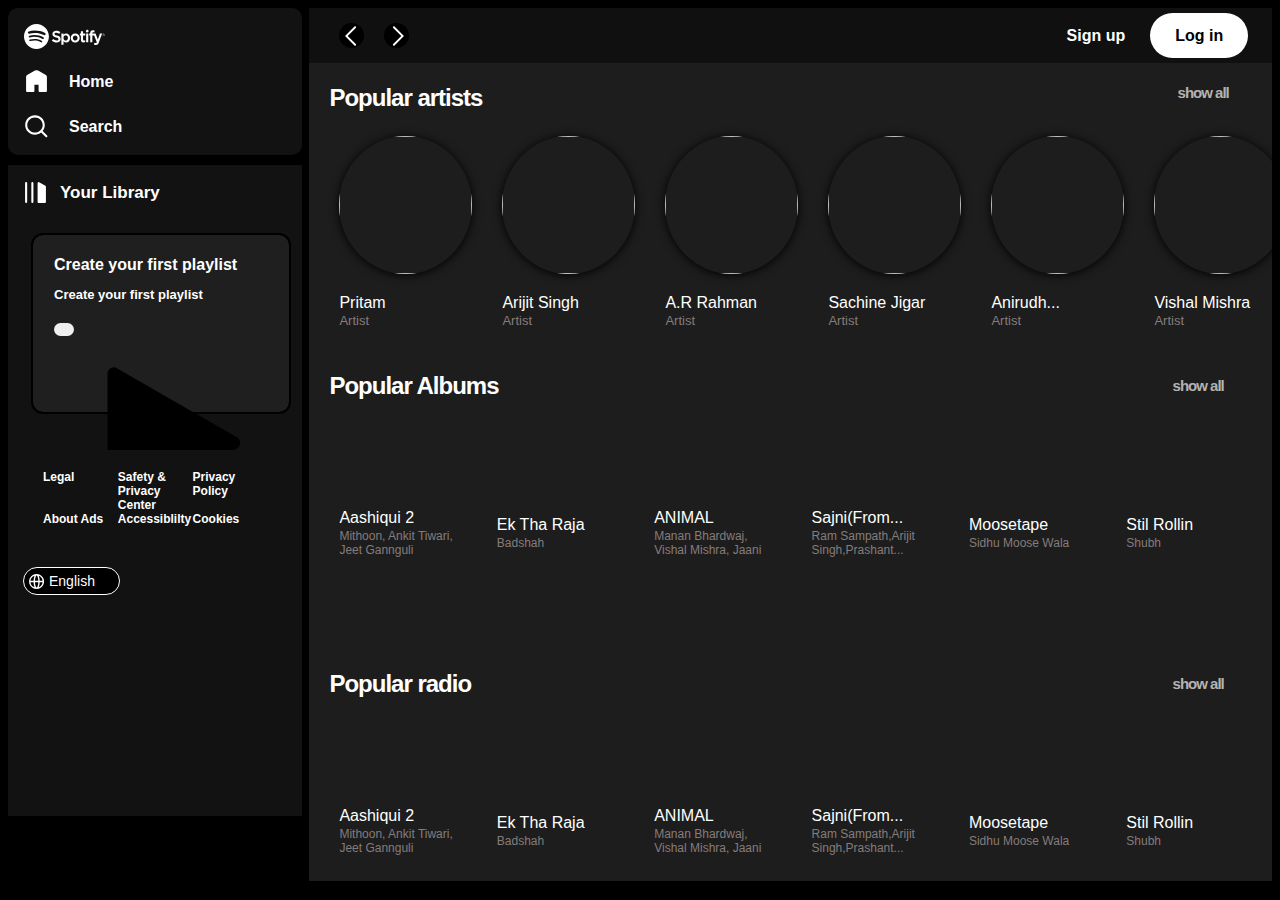
==== commit 87de7995: "modified js" ====
--- a/index.html
+++ b/index.html
@@ -24,16 +24,16 @@
                 </div>
 
                 <div class="container">
+                    <!--  <div class="card">
+                        <span>Create your first playlist</span>
+                        <p>Create your first playlist</p>
+                        <button>Create playlist</button>
+
+                    </div> -->
                     <div class="card">
                         <span>Create your first playlist</span>
                         <p>Create your first playlist</p>
-                        <button>Create playlist</button>
-
-                    </div>
-                    <div class="card">
-                        <span>Create your first playlist</span>
-                        <p>Create your first playlist</p>
-                        <button>Create playlist</button>
+                    <button></button><img src="image/play.svg" alt=""></button>
 
                     </div>
 
@@ -575,6 +575,9 @@
 
     </div>
 
+
+
+    <script src="script.js"></script>
 </body>
 
 </html>--- a/style.css
+++ b/style.css
@@ -93,12 +93,14 @@
     border-radius: 10px;
     margin-top: 20px;
     background-color: #1f1f1f;
+    text-wrap: 30px;
 
 
 }
 
 .card p {
     font-size: 13px;
+    
 }
 
 .card button {
@@ -183,7 +185,7 @@
 .bar {
     display: flex;
     list-style: none;
-    margin-left: 1px;
+    /* margin-left: 1px; */
     height: 45px;
     padding: 5px 30px 5px 30px;
     justify-content: space-between;
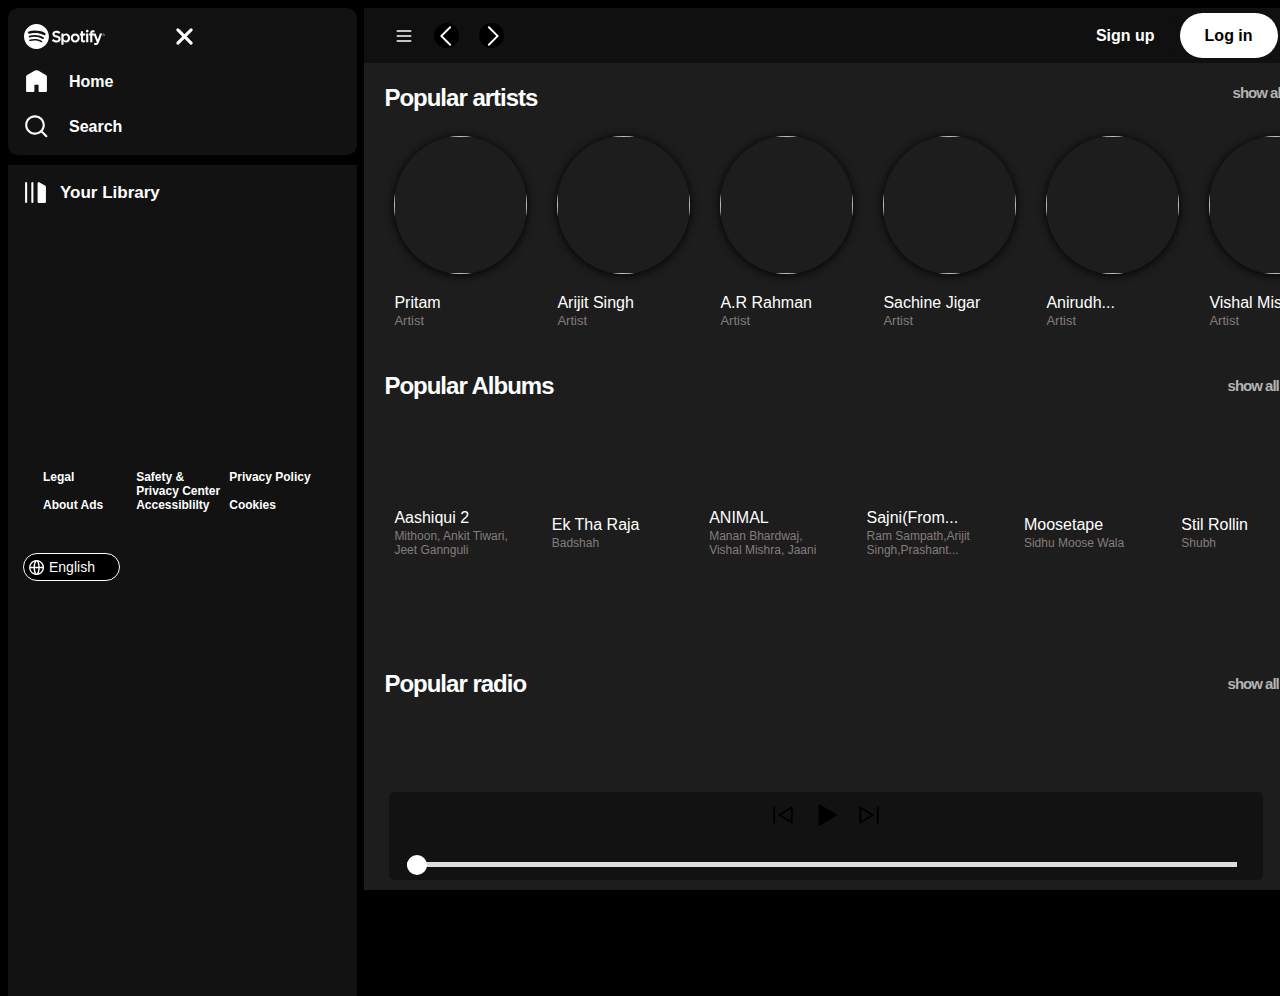
==== commit 48372947: "updated funciton" ====
--- a/index.html
+++ b/index.html
@@ -10,570 +10,611 @@
 
 <body>
 
-    <div class="siding">
-        <nav>
-            <ul>
-                <li class="logo"><img src="image/logo.svg" alt=""></li>
-                <li class="home"><img src="image/home.svg" alt=""> Home</li>
-                <li><img src="image/search.svg" alt=""> Search</li>
-            </ul>
-            <div class="cont">
-                <div class="main">
-                    <img src="image/library.svg" height="25" alt="">
-                    <span>Your Library</span>
+
+    <div class="coverplay">
+        <div class="siding">
+            <nav>
+                <div style="display: flex;flex-direction: column;gap: 10px;">
+                <ul>
+                    <li class="logo"><img src="image/logo.svg"  alt=""> <img src="image/close.svg" style="margin-left: 47px;" height="10" alt=""></li>
+                    <li class="home"><img src="image/home.svg" alt=""> Home</li>
+                    <li><img src="image/search.svg" alt=""> Search</li>
+                </ul>
+                <div class="cont">
+                    <div class="main">
+                        <img src="image/library.svg" height="25" alt="">
+                        <span>Your Library</span>
+                    </div>
+
+                    <div class="container">
+
+
+                        <!-- cards data -->
+
+                    </div>
+
+                    <div class="grids_main">
+                        <a>Legal</a>
+                        <a>Safety & Privacy Center</a>
+                        <a>Privacy Policy</a>
+                        <a>About Ads</a>
+                        <a>Accessiblilty</a>
+                        <a>Cookies</a>
+                    </div>
+
+                    <div class="main_language">
+                        <img src="image/lang.svg" alt="" height="15px"><span>English</span>
+                    </div>
                 </div>
-
-                <div class="container">
-                    <!--  <div class="card">
-                        <span>Create your first playlist</span>
-                        <p>Create your first playlist</p>
-                        <button>Create playlist</button>
-
-                    </div> -->
-                    <div class="card">
-                        <span>Create your first playlist</span>
-                        <p>Create your first playlist</p>
-                    <button></button><img src="image/play.svg" alt=""></button>
-
-                    </div>
-
-
-
                 </div>
 
 
-                <div class="grids_main">
-                    <a>Legal</a>
-                    <a>Safety & Privacy Center</a>
-                    <a>Privacy Policy</a>
-                    <a>About Ads</a>
-                    <a>Accessiblilty</a>
-                    <a>Cookies</a>
+
+            </nav>
+
+
+
+
+            <!-- right side -->
+
+            <div class="Rcontainer">
+
+                <div class="bar">
+                    <div class="arrows">
+                        <!-- <div class="arr"> -->
+                            <img src="image/menu.svg" alt="">
+                        <!-- </div> -->
+                        <div class="arr"><img src="image/arrow1.svg" alt=""></div>
+                        <div class="arr"> <img src="image/arrow2.svg" alt=""></div>
+                    </div>
+                    <div class="buttons">
+                        <button>Sign up</button>
+                        <button>Log in</button>
+                    </div>
+
                 </div>
 
-                <div class="main_language">
-                    <img src="image/lang.svg" alt="" height="15px"><span>English</span>
+                <div class="right">
+                    <div class="option">
+                        <li class="liartist">Popular artists</li>
+                        <li><a href="">show all</a></li>
+                    </div>
+
+
+                    <div class="artist">
+
+                        <div class="artistcard">
+
+                            <img src="https://i.scdn.co/image/ab67616100005174cb6926f44f620555ba444fca" alt="">
+                            <!-- <div class="hideplay"> -->
+                            <div class="play">
+                                <img src="image/play.svg" alt="">
+
+                                <!-- </div> -->
+                            </div>
+
+
+                            <div class="nameartist">
+                                <span>Pritam</span>
+                                <p>Artist</p>
+                            </div>
+                        </div>
+
+                        <div class="artistcard">
+                            <img src="https://i.scdn.co/image/ab676161000051740261696c5df3be99da6ed3f3" alt="">
+                            <div class="nameartist">
+                                <span>Arijit Singh</span>
+                                <p>Artist</p>
+                            </div>
+                        </div>
+
+                        <div class="artistcard">
+                            <img src="https://i.scdn.co/image/ab67616100005174b19af0ea736c6228d6eb539c" alt="">
+                            <div class="nameartist">
+                                <span>A.R Rahman</span>
+                                <p>Artist</p>
+                            </div>
+                        </div>
+
+                        <div class="artistcard">
+                            <img src="https://i.scdn.co/image/ab67616100005174a038d7d87f8577bbb9686bd3" alt="">
+                            <div class="nameartist">
+                                <span>Sachine Jigar</span>
+                                <p>Artist</p>
+                            </div>
+                        </div>
+
+                        <div class="artistcard">
+                            <img src="https://i.scdn.co/image/ab67616100005174fc7c542c04b5f7dc8f1b1c16" alt="">
+                            <div class="nameartist">
+                                <span>Anirudh...</span>
+                                <p>Artist</p>
+                            </div>
+                        </div>
+
+                        <div class="artistcard">
+                            <img src="https://i.scdn.co/image/ab67616100005174fb13d10be20fdcb5a670f551" alt="">
+                            <div class="nameartist">
+                                <span>Vishal Mishra</span>
+                                <p>Artist</p>
+                            </div>
+                        </div>
+
+
+
+                    </div>
+
+
+                    <!-- 2 section -->
+                    <div class="albums">
+
+                        <div class="albumoption">
+                            <li class="option_album">Popular Albums</li>
+                            <li><a href="">show all</a></li>
+                        </div>
+
+
+                        <div class="artist">
+
+                            <div class="albumcard">
+                                <img src="https://i.scdn.co/image/ab67616d00001e026404721c1943d5069f0805f3" alt="">
+                                <div class="namealbum">
+                                    <span>Aashiqui 2</span>
+                                    <p>Mithoon, Ankit Tiwari, Jeet Gannguli</p>
+                                </div>
+                            </div>
+
+                            <div class="albumcard">
+                                <img src="https://i.scdn.co/image/ab67616d00001e029bb2d30b01ac2cada8a8ad03" alt="">
+                                <div class="namealbum">
+                                    <span>Ek Tha Raja</span>
+                                    <p>Badshah</p>
+                                </div>
+                            </div>
+
+                            <div class="albumcard">
+                                <img src="https://i.scdn.co/image/ab67616d00001e025f3ede47954a93aa03efe5f9" alt="">
+                                <div class="namealbum">
+                                    <span>ANIMAL</span>
+                                    <p>Manan Bhardwaj, Vishal Mishra, Jaani</p>
+                                </div>
+                            </div>
+
+                            <div class="albumcard">
+                                <img src="https://i.scdn.co/image/ab67616d00001e02d5f4378b1ffc9119fdc7306d" alt="">
+                                <div class="namealbum">
+                                    <span>Sajni(From...</span>
+                                    <p>Ram Sampath,Arijit Singh,Prashant...</p>
+                                </div>
+                            </div>
+
+                            <div class="albumcard">
+                                <img src="https://i.scdn.co/image/ab67616d00001e021d1cc2e40d533d7bcebf5dae" alt="">
+                                <div class="namealbum">
+                                    <span>Moosetape</span>
+                                    <p>Sidhu Moose Wala</p>
+                                </div>
+                            </div>
+
+                            <div class="albumcard">
+                                <img src="https://i.scdn.co/image/ab67616d00001e021a8c4618eda885a406958dd0" alt="">
+                                <div class="namealbum">
+                                    <span>Stil Rollin</span>
+                                    <p>Shubh</p>
+                                </div>
+                            </div>
+
+
+
+
+
+
+
+                        </div>
+                    </div>
+
+                    <!-- 3 Section -->
+                    <div class="radio">
+
+                        <div class="albumoption">
+                            <li class="option_album">Popular radio</li>
+                            <li><a href="">show all</a></li>
+                        </div>
+
+
+                        <div class="artist">
+
+                            <div class="albumcard">
+                                <img src="https://seeded-session-images.scdn.co/v2/img/540/r/artist/07iEy1AecUPVzfC2J2gCHR/en"
+                                    alt="">
+                                <div class="namealbum">
+                                    <span>Aashiqui 2</span>
+                                    <p>Mithoon, Ankit Tiwari, Jeet Gannguli</p>
+                                </div>
+                            </div>
+
+                            <div class="albumcard">
+                                <img src="https://seeded-session-images.scdn.co/v2/img/540/r/artist/4YRxDV8wJFPHPTeXepOstw/en"
+                                    alt="">
+                                <div class="namealbum">
+                                    <span>Ek Tha Raja</span>
+                                    <p>Badshah</p>
+                                </div>
+                            </div>
+
+                            <div class="albumcard">
+                                <img src="https://seeded-session-images.scdn.co/v2/img/540/r/artist/0oOet2f43PA68X5RxKobEy/en-GB"
+                                    alt="">
+                                <div class="namealbum">
+                                    <span>ANIMAL</span>
+                                    <p>Manan Bhardwaj, Vishal Mishra, Jaani</p>
+                                </div>
+                            </div>
+
+                            <div class="albumcard">
+                                <img src="https://seeded-session-images.scdn.co/v2/img/540/r/artist/70B80Lwx2sxti0M1Ng9e8K/en-GB"
+                                    alt="">
+                                <div class="namealbum">
+                                    <span>Sajni(From...</span>
+                                    <p>Ram Sampath,Arijit Singh,Prashant...</p>
+                                </div>
+                            </div>
+
+                            <div class="albumcard">
+                                <img src="https://seeded-session-images.scdn.co/v2/img/540/r/artist/5VVN3xZw1i2qihfITZlvCZ/en-GB"
+                                    alt="">
+                                <div class="namealbum">
+                                    <span>Moosetape</span>
+                                    <p>Sidhu Moose Wala</p>
+                                </div>
+                            </div>
+
+                            <div class="albumcard">
+                                <img src="https://seeded-session-images.scdn.co/v2/img/540/r/artist/1mYsTxnqsietFxj1OgoGbG/en"
+                                    alt="">
+                                <div class="namealbum">
+                                    <span>Stil Rollin</span>
+                                    <p>Shubh</p>
+                                </div>
+                            </div>
+
+
+
+
+
+
+
+                        </div>
+                    </div>
+
+                    <!-- 4 Section -->
+                    <div class="Charts">
+
+                        <div class="albumoption">
+                            <li class="option_album">Featured Charts</li>
+                            <li><a href="">show all</a></li>
+                        </div>
+
+
+                        <div class="artist">
+
+                            <div class="albumcard">
+                                <img src="https://charts-images.scdn.co/assets/locale_en/regional/weekly/region_global_default.jpg"
+                                    alt="">
+                                <div class="namealbum">
+                                    <span>Aashiqui 2</span>
+                                    <p>Mithoon, Ankit Tiwari, Jeet Gannguli</p>
+                                </div>
+                            </div>
+
+                            <div class="albumcard">
+                                <img src="https://charts-images.scdn.co/assets/locale_en/regional/weekly/region_us_default.jpg"
+                                    alt="">
+                                <div class="namealbum">
+                                    <span>Ek Tha Raja</span>
+                                    <p>Badshah</p>
+                                </div>
+                            </div>
+
+                            <div class="albumcard">
+                                <img src="https://charts-images.scdn.co/assets/locale_en/regional/daily/region_global_default.jpg"
+                                    alt="">
+                                <div class="namealbum">
+                                    <span>ANIMAL</span>
+                                    <p>Manan Bhardwaj, Vishal Mishra, Jaani</p>
+                                </div>
+                            </div>
+
+                            <div class="albumcard">
+                                <img src="https://charts-images.scdn.co/assets/locale_en/regional/daily/region_us_default.jpg"
+                                    alt="">
+                                <div class="namealbum">
+                                    <span>Sajni(From...</span>
+                                    <p>Ram Sampath,Arijit Singh,Prashant...</p>
+                                </div>
+                            </div>
+
+                            <div class="albumcard">
+                                <img src="https://charts-images.scdn.co/assets/locale_en/viral/daily/region_global_default.jpg"
+                                    alt="">
+                                <div class="namealbum">
+                                    <span>Moosetape</span>
+                                    <p>Sidhu Moose Wala</p>
+                                </div>
+                            </div>
+
+                            <div class="albumcard">
+                                <img src="https://charts-images.scdn.co/assets/locale_en/viral/daily/region_us_default.jpg"
+                                    alt="">
+                                <div class="namealbum">
+                                    <span>Stil Rollin</span>
+                                    <p>Shubh</p>
+                                </div>
+                            </div>
+
+
+
+
+
+
+
+                        </div>
+                    </div>
+
+                    <!-- 5 Section -->
+                    <div class="playlist">
+
+                        <div class="albumoption">
+                            <li class="option_album">Spotify Playlist</li>
+                            <li><a href="">show all</a></li>
+                        </div>
+
+
+                        <div class="artist">
+
+                            <div class="albumcard">
+                                <img src="https://i.scdn.co/image/ab67706f00000002c61f28bb8f3662ae8f720848" alt="">
+                                <div class="namealbum">
+                                    <span>Aashiqui 2</span>
+                                    <p>Mithoon, Ankit Tiwari, Jeet Gannguli</p>
+                                </div>
+                            </div>
+
+                            <div class="albumcard">
+                                <img src="https://i.scdn.co/image/ab67706f000000020408713c731caaf1f800615a" alt="">
+                                <div class="namealbum">
+                                    <span>Ek Tha Raja</span>
+                                    <p>Badshah</p>
+                                </div>
+                            </div>
+
+                            <div class="albumcard">
+                                <img src="https://i.scdn.co/image/ab67706f0000000282f22593c527716398774f5a" alt="">
+                                <div class="namealbum">
+                                    <span>ANIMAL</span>
+                                    <p>Manan Bhardwaj, Vishal Mishra, Jaani</p>
+                                </div>
+                            </div>
+
+                            <div class="albumcard">
+                                <img src="https://i.scdn.co/image/ab67706f000000024a83d42ca84e63abc9413b5d" alt="">
+                                <div class="namealbum">
+                                    <span>Sajni(From...</span>
+                                    <p>Ram Sampath,Arijit Singh,Prashant...</p>
+                                </div>
+                            </div>
+
+                            <div class="albumcard">
+                                <img src="https://i.scdn.co/image/ab67706f0000000258cb9399d2d48a524106c0e4" alt="">
+                                <div class="namealbum">
+                                    <span>Moosetape</span>
+                                    <p>Sidhu Moose Wala</p>
+                                </div>
+                            </div>
+
+                            <div class="albumcard">
+                                <img src="https://i.scdn.co/image/ab67706f00000002fd4af4581daf8d52558ab410" alt="">
+                                <div class="namealbum">
+                                    <span>Stil Rollin</span>
+                                    <p>Shubh</p>
+                                </div>
+                            </div>
+
+
+
+
+
+
+
+                        </div>
+                    </div>
+
+                    <!-- 6 Section -->
+                    <div class="Episodes">
+
+                        <div class="albumoption">
+                            <li class="option_album">Trending Episodes</li>
+                            <li><a href="">show all</a></li>
+                        </div>
+
+
+                        <div class="artist">
+
+                            <div class="albumcard">
+                                <img src="https://i.scdn.co/image/ab67656300005f1f9f5d8dab58a909ef23fee583" alt="">
+                                <div class="namealbum">
+                                    <span>Aashiqui 2</span>
+                                    <p>Mithoon, Ankit Tiwari, Jeet Gannguli</p>
+                                </div>
+                            </div>
+
+                            <div class="albumcard">
+                                <img src="https://i.scdn.co/image/ab67656300005f1f099a357ed0a2a39424f2903d" alt="">
+                                <div class="namealbum">
+                                    <span>Ek Tha Raja</span>
+                                    <p>Badshah</p>
+                                </div>
+                            </div>
+
+                            <div class="albumcard">
+                                <img src="https://i.scdn.co/image/ab67656300005f1f9d2abc777125c182cf99b60f" alt="">
+                                <div class="namealbum">
+                                    <span>ANIMAL</span>
+                                    <p>Manan Bhardwaj, Vishal Mishra, Jaani</p>
+                                </div>
+                            </div>
+
+                            <div class="albumcard">
+                                <img src="https://i.scdn.co/image/ab67656300005f1f9d2abc777125c182cf99b60f" alt="">
+                                <div class="namealbum">
+                                    <span>Sajni(From...</span>
+                                    <p>Ram Sampath,Arijit Singh,Prashant...</p>
+                                </div>
+                            </div>
+
+                            <div class="albumcard">
+                                <img src="https://i.scdn.co/image/ab67656300005f1f36dbb0b2d65004488fcc322f" alt="">
+                                <div class="namealbum">
+                                    <span>Moosetape</span>
+                                    <p>Sidhu Moose Wala</p>
+                                </div>
+                            </div>
+
+                            <div class="albumcard">
+                                <img src="https://i.scdn.co/image/ab67656300005f1f65fc4856285f7fcb49c08d43" alt="">
+                                <div class="namealbum">
+                                    <span>Stil Rollin</span>
+                                    <p>Shubh</p>
+                                </div>
+                            </div>
+
+
+
+
+
+
+
+                        </div>
+                    </div>
+
+
+                    <footer>
+                        <div class="grid_cont">
+                            <div class="foo">
+
+                                <span>Company</span>
+                                <a href="">About</a>
+                                <a href="">Jobs</a>
+                                <a href="">For the Record
+                                </a>
+                            </div>
+
+
+                            <div class="foo">
+                                <span>Communities</span>
+                                <a href="">For Artists
+                                </a>
+                                <a href="">Developers</a>
+                                <a href="">Advertising</a>
+                                <a href="">Investors</a>
+                                <a href="">Vendors</a>
+                            </div>
+
+
+
+                            <div class="foo">
+                                <span> Useful links </span>
+                                <a href=""> Support
+                                </a>
+                                <a href=""> Free Mobile App
+                                </a>
+
+                            </div>
+
+
+                            <div class="foo">
+                                <span> Spotify Plans
+                                </span>
+                                <a href=""> Premium Individual
+                                </a>
+                                <a href=""> Premium Duo
+                                </a>
+                                <a href=""> Premium Family
+                                </a>
+                                <a href=""> Premium Student
+                                </a>
+                                <a href=""> Spotify Free
+                                </a>
+                            </div>
+
+
+                            <div class="foolinks">
+                                <div><a href=""><img src="image/instagram.svg" alt="" height="20px"></a></div>
+                                <div> <a href=""><img src="image/twitter.svg" alt="" height="20px"></a></div>
+                                <div> <a href=""><img src="image/facebook.svg" alt="" height="20px"></a></div>
+                            </div>
+                        </div>
+
+                        <div class="line"></div>
+
+                        <div class="footer_spotify">
+                            <span>
+                                © 2024 Spotify AB
+                            </span>
+                        </div>
+
+                    </footer>
+
                 </div>
 
+                <div class="player">
+
+
+                    <div class="playdur">
+
+
+                        <div class="controls">
+                            <span></span>
+                        </div>
+
+                        <div class="audioControls">
+                            <img src="image/previous.svg" alt="">
+                            <img src="image/play.svg" alt="">
+                            <img src="image/next.svg" alt="">
+                        </div>
+
+                        <div class="dur">
+                            <span></span>
+  
+                        </div>
+
+                    </div>
+                    
+                    <div class="progress-bar">
+                        <div class="circle"></div>
+                    </div>
+
+
+                </div>
+
             </div>
 
-        </nav>
-
-
-        <!-- right side -->
-        <div class="Rcontainer">
-
-
-            <div class="bar">
-                <div class="arrows">
-                    <div class="arr"><img src="image/arrow1.svg" alt=""></div>
-                    <div class="arr"> <img src="image/arrow2.svg" alt=""></div>
-                </div>
-                <div class="buttons">
-                    <button>Sign up</button>
-                    <button>Log in</button>
-                </div>
-
-            </div>
-
-
-
-            <div class="right">
-                <div class="option">
-                    <li class="liartist">Popular artists</li>
-                    <li><a href="">show all</a></li>
-                </div>
-
-
-                <div class="artist">
-
-                    <div class="artistcard">
-                      
-                        <img src="https://i.scdn.co/image/ab67616100005174cb6926f44f620555ba444fca" alt="">
-                            <!-- <div class="hideplay"> -->
-                                <div class="play">
-                                    <img src="image/play.svg"  alt="">
-
-                                <!-- </div> -->
-                            </div>
-
-                       
-                        <div class="nameartist">
-                            <span>Pritam</span>
-                            <p>Artist</p>
-                        </div>
-                    </div>
-
-                    <div class="artistcard">
-                        <img src="https://i.scdn.co/image/ab676161000051740261696c5df3be99da6ed3f3" alt="">
-                        <div class="nameartist">
-                            <span>Arijit Singh</span>
-                            <p>Artist</p>
-                        </div>
-                    </div>
-
-                    <div class="artistcard">
-                        <img src="https://i.scdn.co/image/ab67616100005174b19af0ea736c6228d6eb539c" alt="">
-                        <div class="nameartist">
-                            <span>A.R Rahman</span>
-                            <p>Artist</p>
-                        </div>
-                    </div>
-
-                    <div class="artistcard">
-                        <img src="https://i.scdn.co/image/ab67616100005174a038d7d87f8577bbb9686bd3" alt="">
-                        <div class="nameartist">
-                            <span>Sachine Jigar</span>
-                            <p>Artist</p>
-                        </div>
-                    </div>
-
-                    <div class="artistcard">
-                        <img src="https://i.scdn.co/image/ab67616100005174fc7c542c04b5f7dc8f1b1c16" alt="">
-                        <div class="nameartist">
-                            <span>Anirudh...</span>
-                            <p>Artist</p>
-                        </div>
-                    </div>
-
-                    <div class="artistcard">
-                        <img src="https://i.scdn.co/image/ab67616100005174fb13d10be20fdcb5a670f551" alt="">
-                        <div class="nameartist">
-                            <span>Vishal Mishra</span>
-                            <p>Artist</p>
-                        </div>
-                    </div>
-
-
-
-                </div>
-
-
-                <!-- 2 section -->
-                <div class="albums">
-
-                    <div class="albumoption">
-                        <li class="option_album">Popular Albums</li>
-                        <li><a href="">show all</a></li>
-                    </div>
-
-
-                    <div class="artist">
-
-                        <div class="albumcard">
-                            <img src="https://i.scdn.co/image/ab67616d00001e026404721c1943d5069f0805f3" alt="">
-                            <div class="namealbum">
-                                <span>Aashiqui 2</span>
-                                <p>Mithoon, Ankit Tiwari, Jeet Gannguli</p>
-                            </div>
-                        </div>
-
-                        <div class="albumcard">
-                            <img src="https://i.scdn.co/image/ab67616d00001e029bb2d30b01ac2cada8a8ad03" alt="">
-                            <div class="namealbum">
-                                <span>Ek Tha Raja</span>
-                                <p>Badshah</p>
-                            </div>
-                        </div>
-
-                        <div class="albumcard">
-                            <img src="https://i.scdn.co/image/ab67616d00001e025f3ede47954a93aa03efe5f9" alt="">
-                            <div class="namealbum">
-                                <span>ANIMAL</span>
-                                <p>Manan Bhardwaj, Vishal Mishra, Jaani</p>
-                            </div>
-                        </div>
-
-                        <div class="albumcard">
-                            <img src="https://i.scdn.co/image/ab67616d00001e02d5f4378b1ffc9119fdc7306d" alt="">
-                            <div class="namealbum">
-                                <span>Sajni(From...</span>
-                                <p>Ram Sampath,Arijit Singh,Prashant...</p>
-                            </div>
-                        </div>
-
-                        <div class="albumcard">
-                            <img src="https://i.scdn.co/image/ab67616d00001e021d1cc2e40d533d7bcebf5dae" alt="">
-                            <div class="namealbum">
-                                <span>Moosetape</span>
-                                <p>Sidhu Moose Wala</p>
-                            </div>
-                        </div>
-
-                        <div class="albumcard">
-                            <img src="https://i.scdn.co/image/ab67616d00001e021a8c4618eda885a406958dd0" alt="">
-                            <div class="namealbum">
-                                <span>Stil Rollin</span>
-                                <p>Shubh</p>
-                            </div>
-                        </div>
-
-
-
-
-
-
-
-                    </div>
-                </div>
-
-                <!-- 3 Section -->
-                <div class="radio">
-
-                    <div class="albumoption">
-                        <li class="option_album">Popular radio</li>
-                        <li><a href="">show all</a></li>
-                    </div>
-
-
-                    <div class="artist">
-
-                        <div class="albumcard">
-                            <img src="https://seeded-session-images.scdn.co/v2/img/540/r/artist/07iEy1AecUPVzfC2J2gCHR/en"
-                                alt="">
-                            <div class="namealbum">
-                                <span>Aashiqui 2</span>
-                                <p>Mithoon, Ankit Tiwari, Jeet Gannguli</p>
-                            </div>
-                        </div>
-
-                        <div class="albumcard">
-                            <img src="https://seeded-session-images.scdn.co/v2/img/540/r/artist/4YRxDV8wJFPHPTeXepOstw/en"
-                                alt="">
-                            <div class="namealbum">
-                                <span>Ek Tha Raja</span>
-                                <p>Badshah</p>
-                            </div>
-                        </div>
-
-                        <div class="albumcard">
-                            <img src="https://seeded-session-images.scdn.co/v2/img/540/r/artist/0oOet2f43PA68X5RxKobEy/en-GB"
-                                alt="">
-                            <div class="namealbum">
-                                <span>ANIMAL</span>
-                                <p>Manan Bhardwaj, Vishal Mishra, Jaani</p>
-                            </div>
-                        </div>
-
-                        <div class="albumcard">
-                            <img src="https://seeded-session-images.scdn.co/v2/img/540/r/artist/70B80Lwx2sxti0M1Ng9e8K/en-GB"
-                                alt="">
-                            <div class="namealbum">
-                                <span>Sajni(From...</span>
-                                <p>Ram Sampath,Arijit Singh,Prashant...</p>
-                            </div>
-                        </div>
-
-                        <div class="albumcard">
-                            <img src="https://seeded-session-images.scdn.co/v2/img/540/r/artist/5VVN3xZw1i2qihfITZlvCZ/en-GB"
-                                alt="">
-                            <div class="namealbum">
-                                <span>Moosetape</span>
-                                <p>Sidhu Moose Wala</p>
-                            </div>
-                        </div>
-
-                        <div class="albumcard">
-                            <img src="https://seeded-session-images.scdn.co/v2/img/540/r/artist/1mYsTxnqsietFxj1OgoGbG/en"
-                                alt="">
-                            <div class="namealbum">
-                                <span>Stil Rollin</span>
-                                <p>Shubh</p>
-                            </div>
-                        </div>
-
-
-
-
-
-
-
-                    </div>
-                </div>
-
-                <!-- 4 Section -->
-                <div class="Charts">
-
-                    <div class="albumoption">
-                        <li class="option_album">Featured Charts</li>
-                        <li><a href="">show all</a></li>
-                    </div>
-
-
-                    <div class="artist">
-
-                        <div class="albumcard">
-                            <img src="https://charts-images.scdn.co/assets/locale_en/regional/weekly/region_global_default.jpg"
-                                alt="">
-                            <div class="namealbum">
-                                <span>Aashiqui 2</span>
-                                <p>Mithoon, Ankit Tiwari, Jeet Gannguli</p>
-                            </div>
-                        </div>
-
-                        <div class="albumcard">
-                            <img src="https://charts-images.scdn.co/assets/locale_en/regional/weekly/region_us_default.jpg"
-                                alt="">
-                            <div class="namealbum">
-                                <span>Ek Tha Raja</span>
-                                <p>Badshah</p>
-                            </div>
-                        </div>
-
-                        <div class="albumcard">
-                            <img src="https://charts-images.scdn.co/assets/locale_en/regional/daily/region_global_default.jpg"
-                                alt="">
-                            <div class="namealbum">
-                                <span>ANIMAL</span>
-                                <p>Manan Bhardwaj, Vishal Mishra, Jaani</p>
-                            </div>
-                        </div>
-
-                        <div class="albumcard">
-                            <img src="https://charts-images.scdn.co/assets/locale_en/regional/daily/region_us_default.jpg"
-                                alt="">
-                            <div class="namealbum">
-                                <span>Sajni(From...</span>
-                                <p>Ram Sampath,Arijit Singh,Prashant...</p>
-                            </div>
-                        </div>
-
-                        <div class="albumcard">
-                            <img src="https://charts-images.scdn.co/assets/locale_en/viral/daily/region_global_default.jpg"
-                                alt="">
-                            <div class="namealbum">
-                                <span>Moosetape</span>
-                                <p>Sidhu Moose Wala</p>
-                            </div>
-                        </div>
-
-                        <div class="albumcard">
-                            <img src="https://charts-images.scdn.co/assets/locale_en/viral/daily/region_us_default.jpg"
-                                alt="">
-                            <div class="namealbum">
-                                <span>Stil Rollin</span>
-                                <p>Shubh</p>
-                            </div>
-                        </div>
-
-
-
-
-
-
-
-                    </div>
-                </div>
-
-                <!-- 5 Section -->
-                <div class="playlist">
-
-                    <div class="albumoption">
-                        <li class="option_album">Spotify Playlist</li>
-                        <li><a href="">show all</a></li>
-                    </div>
-
-
-                    <div class="artist">
-
-                        <div class="albumcard">
-                            <img src="https://i.scdn.co/image/ab67706f00000002c61f28bb8f3662ae8f720848" alt="">
-                            <div class="namealbum">
-                                <span>Aashiqui 2</span>
-                                <p>Mithoon, Ankit Tiwari, Jeet Gannguli</p>
-                            </div>
-                        </div>
-
-                        <div class="albumcard">
-                            <img src="https://i.scdn.co/image/ab67706f000000020408713c731caaf1f800615a" alt="">
-                            <div class="namealbum">
-                                <span>Ek Tha Raja</span>
-                                <p>Badshah</p>
-                            </div>
-                        </div>
-
-                        <div class="albumcard">
-                            <img src="https://i.scdn.co/image/ab67706f0000000282f22593c527716398774f5a" alt="">
-                            <div class="namealbum">
-                                <span>ANIMAL</span>
-                                <p>Manan Bhardwaj, Vishal Mishra, Jaani</p>
-                            </div>
-                        </div>
-
-                        <div class="albumcard">
-                            <img src="https://i.scdn.co/image/ab67706f000000024a83d42ca84e63abc9413b5d" alt="">
-                            <div class="namealbum">
-                                <span>Sajni(From...</span>
-                                <p>Ram Sampath,Arijit Singh,Prashant...</p>
-                            </div>
-                        </div>
-
-                        <div class="albumcard">
-                            <img src="https://i.scdn.co/image/ab67706f0000000258cb9399d2d48a524106c0e4" alt="">
-                            <div class="namealbum">
-                                <span>Moosetape</span>
-                                <p>Sidhu Moose Wala</p>
-                            </div>
-                        </div>
-
-                        <div class="albumcard">
-                            <img src="https://i.scdn.co/image/ab67706f00000002fd4af4581daf8d52558ab410" alt="">
-                            <div class="namealbum">
-                                <span>Stil Rollin</span>
-                                <p>Shubh</p>
-                            </div>
-                        </div>
-
-
-
-
-
-
-
-                    </div>
-                </div>
-
-                <!-- 6 Section -->
-                <div class="Episodes">
-
-                    <div class="albumoption">
-                        <li class="option_album">Trending Episodes</li>
-                        <li><a href="">show all</a></li>
-                    </div>
-
-
-                    <div class="artist">
-
-                        <div class="albumcard">
-                            <img src="https://i.scdn.co/image/ab67656300005f1f9f5d8dab58a909ef23fee583" alt="">
-                            <div class="namealbum">
-                                <span>Aashiqui 2</span>
-                                <p>Mithoon, Ankit Tiwari, Jeet Gannguli</p>
-                            </div>
-                        </div>
-
-                        <div class="albumcard">
-                            <img src="https://i.scdn.co/image/ab67656300005f1f099a357ed0a2a39424f2903d" alt="">
-                            <div class="namealbum">
-                                <span>Ek Tha Raja</span>
-                                <p>Badshah</p>
-                            </div>
-                        </div>
-
-                        <div class="albumcard">
-                            <img src="https://i.scdn.co/image/ab67656300005f1f9d2abc777125c182cf99b60f" alt="">
-                            <div class="namealbum">
-                                <span>ANIMAL</span>
-                                <p>Manan Bhardwaj, Vishal Mishra, Jaani</p>
-                            </div>
-                        </div>
-
-                        <div class="albumcard">
-                            <img src="https://i.scdn.co/image/ab67656300005f1f9d2abc777125c182cf99b60f" alt="">
-                            <div class="namealbum">
-                                <span>Sajni(From...</span>
-                                <p>Ram Sampath,Arijit Singh,Prashant...</p>
-                            </div>
-                        </div>
-
-                        <div class="albumcard">
-                            <img src="https://i.scdn.co/image/ab67656300005f1f36dbb0b2d65004488fcc322f" alt="">
-                            <div class="namealbum">
-                                <span>Moosetape</span>
-                                <p>Sidhu Moose Wala</p>
-                            </div>
-                        </div>
-
-                        <div class="albumcard">
-                            <img src="https://i.scdn.co/image/ab67656300005f1f65fc4856285f7fcb49c08d43" alt="">
-                            <div class="namealbum">
-                                <span>Stil Rollin</span>
-                                <p>Shubh</p>
-                            </div>
-                        </div>
-
-
-
-
-
-
-
-                    </div>
-                </div>
-
-
-                <footer>
-                    <div class="grid_cont">
-                        <div class="foo">
-
-                            <span>Company</span>
-                            <a href="">About</a>
-                            <a href="">Jobs</a>
-                            <a href="">For the Record
-                            </a>
-                        </div>
-
-
-                        <div class="foo">
-                            <span>Communities</span>
-                            <a href="">For Artists
-                            </a>
-                            <a href="">Developers</a>
-                            <a href="">Advertising</a>
-                            <a href="">Investors</a>
-                            <a href="">Vendors</a>
-                        </div>
-
-
-
-                        <div class="foo">
-                            <span> Useful links </span>
-                            <a href=""> Support
-                            </a>
-                            <a href=""> Free Mobile App
-                            </a>
-
-                        </div>
-
-
-                        <div class="foo">
-                            <span> Spotify Plans
-                            </span>
-                            <a href=""> Premium Individual
-                            </a>
-                            <a href=""> Premium Duo
-                            </a>
-                            <a href=""> Premium Family
-                            </a>
-                            <a href=""> Premium Student
-                            </a>
-                            <a href=""> Spotify Free
-                            </a>
-                        </div>
-
-
-                        <div class="foolinks">
-                           <div><a href=""><img src="image/instagram.svg" alt="" height="20px"></a></div>
-                          <div>  <a href=""><img src="image/twitter.svg" alt="" height="20px"></a></div>
-                          <div>  <a href=""><img src="image/facebook.svg" alt="" height="20px"></a></div>
-                        </div>
-                    </div>
-
-                    <div class="line"></div>
-
-                    <div class="footer_spotify">
-                        <span>
-                            © 2024 Spotify AB
-                        </span>
-                    </div>
-                        
-                </footer>
-
-            </div>
+
+
 
         </div>
 
+
+
     </div>
+
+
+
+
+
+
+
+
 
 
 
--- a/style.css
+++ b/style.css
@@ -5,27 +5,32 @@
 
 body {
     background-color: black;
+    overflow: hidden;
+
+}
+
+.coverplay {
+    display: flex;
+    flex-direction: column;
 }
 
 /* siding */
 .siding {
     display: flex;
     flex-direction: row;
-    
+    height: 100%;
+    width: 101%;
 
 }
 
 /* Navigation bar */
 
 nav {
-    height: 100%;
-    width: 23vw;
+    height: 98vh;
+    min-width: 23vw;
     border-radius: 2px;
     list-style: none;
-    /* padding: 8px 1px 0px 26px; */
-    display: flex;
-    flex-direction: column;
-    gap: 10px;
+
 
 }
 
@@ -60,7 +65,7 @@
 .cont {
     background-color: #121212;
     padding: 15px;
-    height: 69vh;
+    height: 89vh;
 }
 
 .container {
@@ -84,8 +89,8 @@
 
 
 .card {
-    height: 15vh;
-    max-width: 28vw;
+    min-height: 15vh;
+    max-width: 29vw;
     font-size: 16px;
     font-weight: 700;
     outline: 2px solid black;
@@ -100,7 +105,7 @@
 
 .card p {
     font-size: 13px;
-    
+
 }
 
 .card button {
@@ -112,6 +117,23 @@
     border: none;
 }
 
+.playcard {
+    height: 50px;
+    width: 50px;
+    background-color: rgb(0, 255, 0);
+    /* top: 50%; Center vertically */
+    border-radius: 50%;
+    display: flex;
+    align-items: center;
+    justify-content: center;
+
+}
+
+.playcard img {
+    height: 25px !important;
+    width: 23px !important;
+
+}
 
 
 .grids_main {
@@ -123,8 +145,93 @@
     padding: 20px;
 }
 
+@media only screen and (max-width: 996px) {
+    .grids_main {
+        grid-template-columns: 1fr 1fr;
+    }
+
+}
+
+
+@media only screen and (max-width: 732px) {
+    .grids_main {
+        grid-template-columns: 1fr;
+    }
+
+
+}
+
+@media only screen and (max-width: 783px) {
+    .player {
+        margin-left: 10px !important;
+    }
+
+}
+
+
+@media only screen and (max-width: 637px) {
+
+    .controls {
+        width: 110px;
+        font-size: small;
+    }
+}
+
+@media only screen and (max-width: 759px) {
+    .player {
+        margin-left: 0px !important;
+    }
+
+}
+
+@media only screen and (max-width: 638px) {
+    nav {
+
+        position: absolute;
+        min-width: 26%; 
+        left: -100%;
+        transition: all 1s 1s ease-out;
+    z-index: 1;
+  }
+
+    .bar {
+
+        width: 84vw !important;
+    }
+
+
+    .player {
+        width: 91% !important;
+        margin-left: 11px !important;
+
+
+    }
+    .artistcard {
+     position: none;
+    }
+}
+
+
+@media only screen and (max-width: 439px) {
+
+.player {
+    height: 11% !important;
+    width: 87% !important;
+}
+
+.progress-bar {
+        width: calc(100% - 12%) !important;
+    bottom: 33px !important;
+
+}
+.audioControls img{
+    height: 20px;
+}
+
+}
+
 .grids_place a {
-    padding: 0px;
+    padding: 10px;
 
 }
 
@@ -144,39 +251,41 @@
 
 /* Bar */
 
+
+
 .Rcontainer {
 
-    width: 77vw;
-    height: 97vh;
+    width: 98vw;
+    height: 98vh;
 
     overflow: scroll;
     overflow-x: hidden;
 
     background-color: #1d1d1d;
     margin-left: 7px;
-
-
-}
-
- /* width */
- ::-webkit-scrollbar {
+    /* position: relative; */
+
+}
+
+/* width */
+::-webkit-scrollbar {
     width: 16px;
     border-radius: 30px;
 
 }
- 
+
 
 ::-webkit-scrollbar-thumb {
     background: #3131312d;
 }
 
-.Rcontainer::-webkit-scrollbar-thumb{
-
-        background: #31313186;
-    
-}
-
-::-webkit-scrollbar-thumb:hover {   
+.Rcontainer::-webkit-scrollbar-thumb {
+
+    background: #31313186;
+
+}
+
+::-webkit-scrollbar-thumb:hover {
     background: #555;
 }
 
@@ -192,7 +301,7 @@
     margin-bottom: 1px;
     background: #101010;
     /* border-radius: 10px; */
-    width: 71vw;
+    width: 69vw;
 
 }
 
@@ -255,7 +364,7 @@
     height: 85vh;
 }
 
-   
+
 
 .right .liartist {
     font-size: 24px;
@@ -263,12 +372,12 @@
     letter-spacing: -1px;
 }
 
-.right a{
-text-decoration: none;
-font-size: 15px;
-color: #b3b3b3;
-font-weight: 600;
-letter-spacing: -1px;
+.right a {
+    text-decoration: none;
+    font-size: 15px;
+    color: #b3b3b3;
+    font-weight: 600;
+    letter-spacing: -1px;
 }
 
 .option {
@@ -282,14 +391,18 @@
 
 
 
-.play{
+.play {
     height: 50px;
     width: 50px;
     background-color: rgb(0, 255, 0);
-    position: absolute; /* Ensure this is absolute */
-    top: 50%; /* Center vertically */
-    left: 80%; /* Center horizontally */
-    transform: translate(-50%, -50%); /* Offset the position */
+    position: absolute;
+    /* Ensure this is absolute */
+    top: 50%;
+    /* Center vertically */
+    left: 80%;
+    /* Center horizontally */
+    transform: translate(-50%, -50%);
+    /* Offset the position */
     border-radius: 50%;
     display: flex;
     align-items: center;
@@ -299,18 +412,25 @@
     animation-duration: 2s;
 }
 
-.play img{
+.play img {
     height: 25px !important;
     width: 23px !important;
     box-shadow: none !important;
-    
+
 }
 
 
 @keyframes example {
-    0%   {margin-top: 30px;opacity: 1;}
-    100% {margin-top: 0px;opacity: 1;}
-  }
+    0% {
+        margin-top: 30px;
+        opacity: 1;
+    }
+
+    100% {
+        margin-top: 0px;
+        opacity: 1;
+    }
+}
 
 .artist {
     display: flex;
@@ -320,19 +440,7 @@
 
 }
 
-/* .artistcard {
-    height: 200px;
-    width: 134px;
-    padding-top: 10px;
-    padding-left: 10px;
-    padding-bottom: 10px;
-    padding-right: 10px;
-
-    display: flex;
-    justify-content: center;
-    flex-direction: column;
-    gap: 20px;
-} */
+
 
 .artistcard {
     height: 200px;
@@ -342,13 +450,14 @@
     justify-content: center;
     flex-direction: column;
     gap: 20px;
-    position: relative; /* Add this */
+    /* position: relative; */
+    /* Add this */
 }
 
 
 .artistcard:hover {
     background-color: rgb(44 45 46 / 65%);
-    border-radius: 10px;    
+    border-radius: 10px;
 }
 
 
@@ -357,7 +466,7 @@
     height: 138px;
     width: 133px;
     box-shadow: 0px 1px 10px;
-    color: black; 
+    color: black;
 }
 
 
@@ -397,13 +506,13 @@
 
 }
 
-.option_album a{
+.option_album a {
     text-decoration: none;
     font-size: 15px;
     color: #b3b3b3;
     font-weight: 600;
     letter-spacing: -1px;
-    }
+}
 
 .albumcard {
     height: 200px;
@@ -418,7 +527,7 @@
     gap: 5px;
 }
 
-.albumcard img{
+.albumcard img {
     box-shadow: 0px 1px 10px;
     color: black;
 }
@@ -439,15 +548,14 @@
 }
 
 .albumcard:hover {
-        background-color: rgb(44 45 46 / 65%);
-        border-radius: 10px;    
+    background-color: rgb(44 45 46 / 65%);
+    border-radius: 10px;
 }
 
 /* footer */
 
 footer {
     margin-top: 90px;
-    margin-bottom: 60px;
 }
 
 .grid_cont {
@@ -495,7 +603,72 @@
 }
 
 .footer_spotify {
-    margin-top: 100px;
-    margin-bottom: 40px;
-
+    margin-top: 90px;
+    margin-bottom: 70px;
+
+}
+
+.player {
+    height: 8%;
+    width: 67%;
+    background-color: #121212;
+    top: 88%;
+    /* margin-top: 9px; */
+    display: flex;
+    flex-direction: column;
+    padding: 8px;
+    position: fixed;
+    border-radius: 5px;
+    margin-left: 25px;
+}
+
+.playdur {
+
+    display: flex;
+    align-items: center;
+    justify-content: space-evenly;
+    gap: 10%;
+}
+
+.audioControls{
+    display: flex;
+    gap: 13px;
+}
+
+.player img {
+    height: 30px;
+    cursor: pointer;
+}
+
+
+.dur {
+    /* padding-left: 189px; */
+    display: flex;
+
+}
+
+.progress-bar {
+    width: 95%;
+    height: 5px;
+    background-color: #ddd;
+    position: absolute;
+    bottom: 13px;
+    cursor: pointer;
+    margin-left: 10px;
+
+}
+
+.playdur span {
+    left: 0;
+}
+
+
+
+.circle {
+    background-color: #fff;
+    border-radius: 30px;
+    height: 20px;
+    width: 20px;
+    position: relative;
+    bottom: 7px;
 }